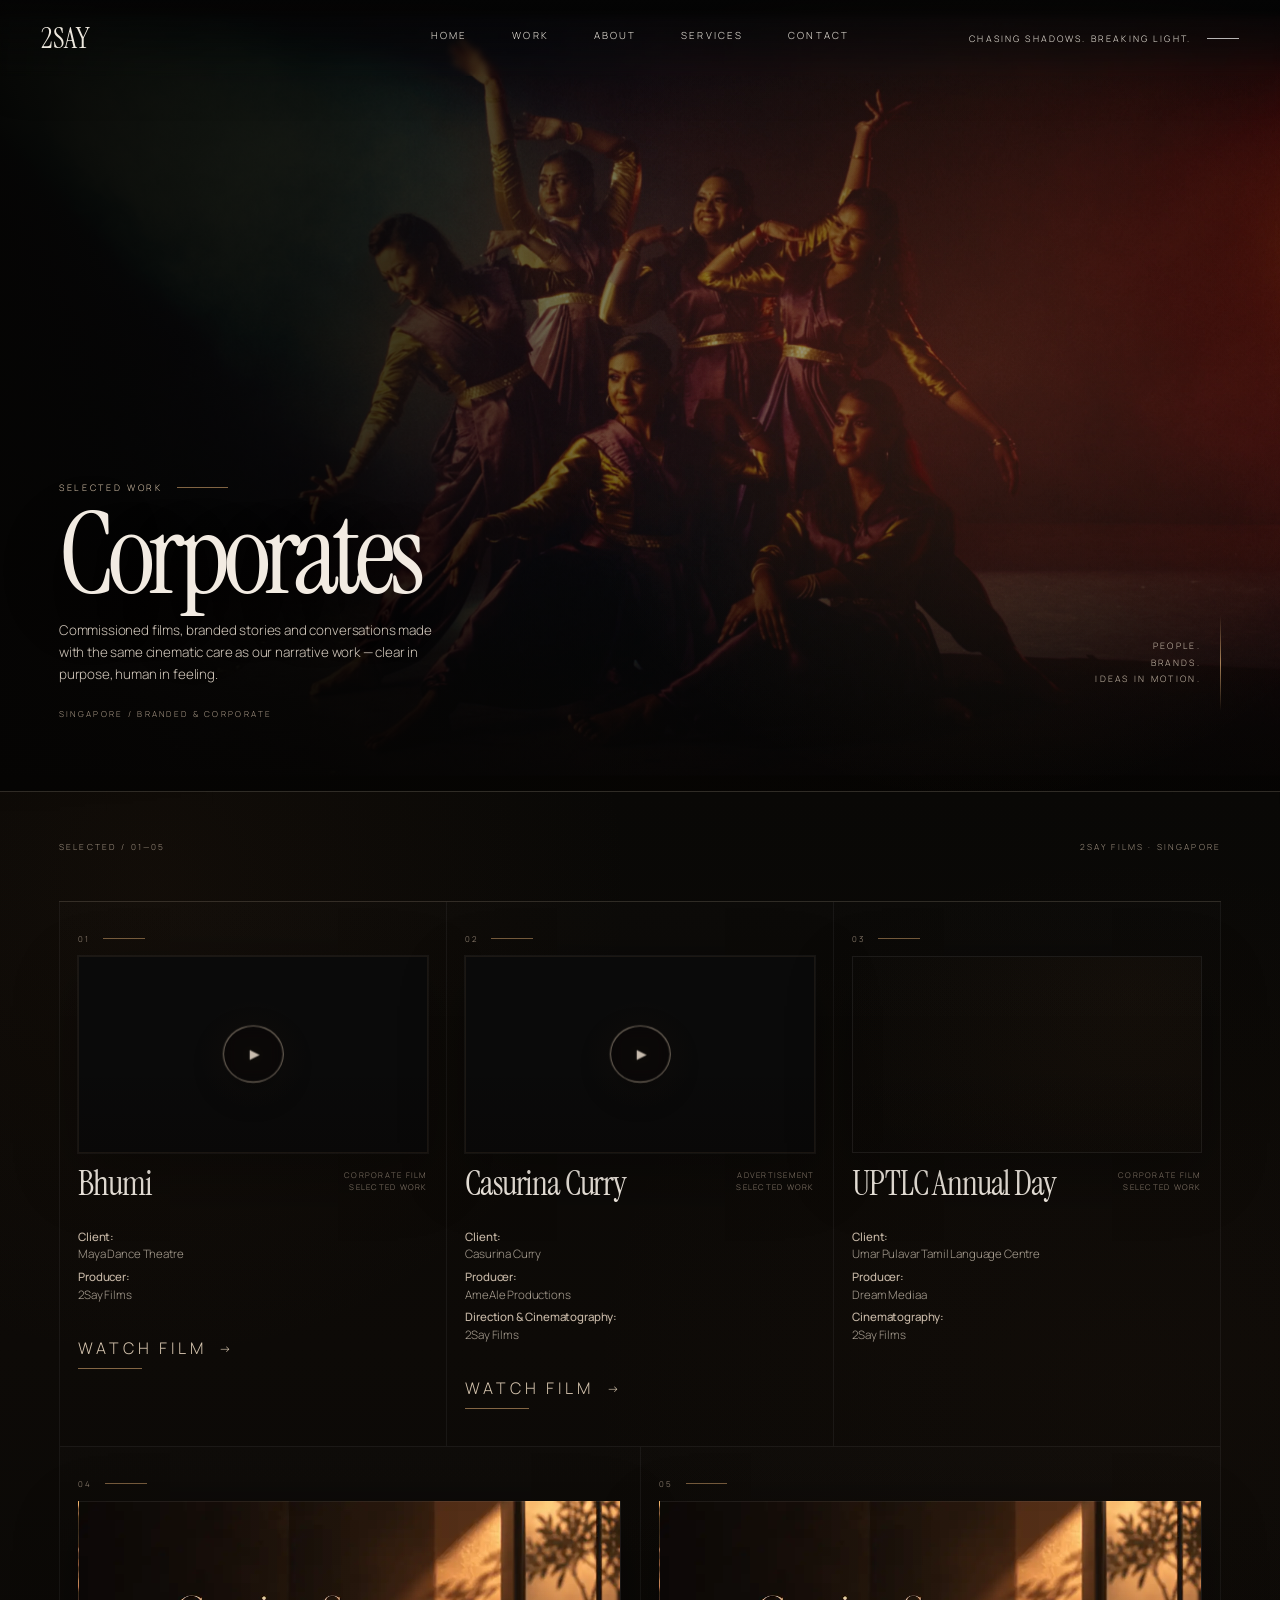
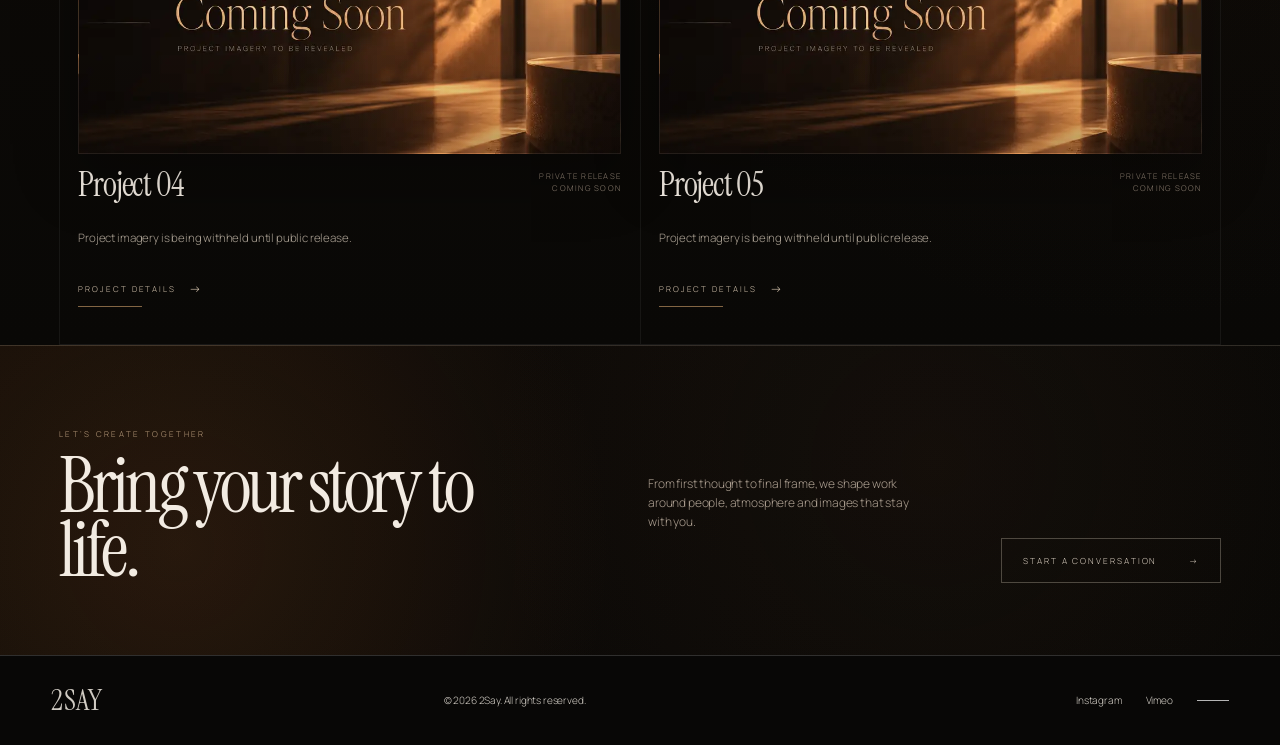
==== corporates.html @ 4d270d9c "Refresh contact modal without tagline" ====
<!DOCTYPE html>
<html lang="en">
<head>
  <meta charset="UTF-8" />
  <meta name="viewport" content="width=device-width, initial-scale=1.0" />
  <title>Corporates — 2Say Films</title>
  <meta name="description" content="Corporates by 2Say Films, Singapore." />
  <link rel="preconnect" href="https://fonts.googleapis.com">
  <link rel="preconnect" href="https://fonts.gstatic.com" crossorigin>
  <link href="https://fonts.googleapis.com/css2?family=Instrument+Serif:ital@0;1&family=Manrope:wght@300;400;500;600&display=swap" rel="stylesheet">
  <link rel="stylesheet" href="styles.css?v=20261006-contact-no-tagline" />
  <link rel="stylesheet" href="portfolio.css?v=20261005-1439" />
  <link rel="stylesheet" href="work-pages.css?v=20261006-corp-coming-soon" />
  <link rel="stylesheet" href="print.css?v=20261006-print1" media="print" />
</head>
<body class="portfolio-page work-detail-page corporate-page">
  <header class="site-header">
    <a class="brand" href="index.html#top" aria-label="2Say home">2SAY</a>
    <nav class="main-nav" aria-label="Primary">
      <a href="index.html#top">Home</a>
      <a href="index.html#work">Work</a>
      <a href="index.html#about">About</a>
      <a href="index.html#services">Services</a>
      <a href="index.html#contact" class="contact-modal-trigger">Contact</a>
    </nav>
    <div class="header-tagline">Chasing Shadows. Breaking Light. <span class="line"></span></div>
  </header>

  <main class="portfolio-main">
    <section class="work-hero">
      <div class="work-hero-grid">
        <div class="work-hero-copy">
          <p class="work-eyebrow">Selected Work</p>
          <h1>Corporates</h1>
          <p class="work-intro">Commissioned films, branded stories and conversations made with the same cinematic care as our narrative work — clear in purpose, human in feeling.</p>
          <span class="work-locale">Singapore / Branded & Corporate</span>
        </div>
        <div class="work-hero-mantra" aria-hidden="true">
          <p>People.<br>Brands.<br>Ideas in motion.</p>
          <span></span>
        </div>
      </div>
    </section>

    <section class="work-collection" aria-label="Corporates projects">
      <div class="collection-head">
        <span>Selected / 01—05</span>
        <span>2Say Films · Singapore</span>
      </div>
      <div class="collection-grid">

          <article class="work-card">
            <div class="work-card-top">01</div>
            <button
              class="work-card-image corporate-bhumi-thumbnail playable-thumbnail video-modal-trigger"
              type="button"
              data-video-src="https://www.youtube.com/embed/6JvcTixFK6Q?autoplay=1&rel=0&playsinline=1"
              aria-label="Play Bhumi">
            </button>
            <div class="work-card-body">
              <h2>Bhumi</h2>
              <div class="work-card-meta">Corporate Film<br>Selected Work</div>
              <p class="project-credits">
                <span><strong>Client:</strong><br><span class="keep-together">Maya Dance Theatre</span></span>
                <span><strong>Producer:</strong><br><span class="keep-together">2Say Films</span></span>
              </p>
              <div>
                <button
                  class="work-card-link work-card-link-button video-modal-trigger"
                  type="button"
                  data-video-src="https://www.youtube.com/embed/6JvcTixFK6Q?autoplay=1&rel=0&playsinline=1">
                  Watch Film
                </button>
                <span class="work-card-link-line"></span>
              </div>
            </div>
          </article>

          <article class="work-card">
            <div class="work-card-top">02</div>
            <button
              class="work-card-image corporate-casurina-thumbnail playable-thumbnail video-modal-trigger"
              type="button"
              data-video-src="https://www.youtube.com/embed/y0pqJ6KCXLI?autoplay=1&rel=0&playsinline=1"
              aria-label="Play Casurina Curry">
            </button>
            <div class="work-card-body">
              <h2>Casurina Curry</h2>
              <div class="work-card-meta">Advertisement<br>Selected Work</div>
              <p class="project-credits">
                <span><strong>Client:</strong><br><span class="keep-together">Casurina Curry</span></span>
                <span><strong>Producer:</strong><br><span class="keep-together">AmeAle Productions</span></span>
                <span><strong>Direction &amp; Cinematography:</strong><br><span class="keep-together">2Say Films</span></span>
              </p>
              <div>
                <button
                  class="work-card-link work-card-link-button video-modal-trigger"
                  type="button"
                  data-video-src="https://www.youtube.com/embed/y0pqJ6KCXLI?autoplay=1&rel=0&playsinline=1">
                  Watch Film
                </button>
                <span class="work-card-link-line"></span>
              </div>
            </div>
          </article>

          <article class="work-card">
            <div class="work-card-top">03</div>
            <div class="work-card-image corp-03-img" aria-hidden="true"></div>
            <div class="work-card-body">
              <h2>UPTLC Annual Day</h2>
              <div class="work-card-meta">Corporate Film<br>Selected Work</div>
              <p class="project-credits">
                <span><strong>Client:</strong><br><span class="keep-together">Umar Pulavar Tamil Language Centre</span></span>
                <span><strong>Producer:</strong><br><span class="keep-together">Dream Mediaa</span></span>
                <span><strong>Cinematography:</strong><br><span class="keep-together">2Say Films</span></span>
              </p>
            </div>
          </article>

          <article class="work-card">
            <div class="work-card-top">04</div>
            <div class="work-card-image corp-04-img" aria-hidden="true"></div>
            <div class="work-card-body">
              <h2>Project 04</h2>
              <div class="work-card-meta">Private Release<br>Coming Soon</div>
              <p>Project imagery is being withheld until public release.</p>
              <div>
                <span class="work-card-link">Project details</span>
                <span class="work-card-link-line"></span>
              </div>
            </div>
          </article>

          <article class="work-card">
            <div class="work-card-top">05</div>
            <div class="work-card-image corp-05-img" aria-hidden="true"></div>
            <div class="work-card-body">
              <h2>Project 05</h2>
              <div class="work-card-meta">Private Release<br>Coming Soon</div>
              <p>Project imagery is being withheld until public release.</p>
              <div>
                <span class="work-card-link">Project details</span>
                <span class="work-card-link-line"></span>
              </div>
            </div>
          </article>
      </div>
    </section>

    <section class="work-cta">
      <div class="work-cta-main">
        <small>Let’s create together</small>
        <h2>Bring your story to life.</h2>
      </div>
      <p class="work-cta-copy">From first thought to final frame, we shape work around people, atmosphere and images that stay with you.</p>
      <a class="work-cta-action contact-modal-trigger" href="index.html#contact">Start a conversation <span>→</span></a>
    </section>
  </main>

  <div class="project-video-modal" id="project-video-modal" aria-hidden="true" role="dialog" aria-modal="true" aria-label="Video player">
    <button class="project-video-close" id="project-video-close" type="button" aria-label="Close video">×</button>
    <div class="project-video-frame">
      <iframe
        id="project-video-player"
        src=""
        title="2Say Films video"
        allow="autoplay; encrypted-media; picture-in-picture; fullscreen"
        allowfullscreen>
      </iframe>
    </div>
  </div>
  <div class="contact-modal" id="contact-modal" aria-hidden="true" role="dialog" aria-modal="true" aria-labelledby="contact-modal-title">
    <div class="contact-modal-panel">
      <button class="contact-modal-close" id="contact-modal-close" type="button" aria-label="Close contact form">×</button>
      <div class="contact-modal-aside">
        <span class="contact-modal-index">2SAY / CONTACT</span>
        <p>Chasing Shadows.<br>Breaking Light.</p>
      </div>
      <div class="contact-modal-main">
        <p class="contact-modal-kicker">Start a conversation</p>
        <h2 id="contact-modal-title">Tell us what<br>you’re making.</h2>
        <form class="contact-modal-form" id="contact-modal-form">
          <label>
            <span>Name</span>
            <input type="text" name="name" autocomplete="name" required />
          </label>
          <label>
            <span>Email</span>
            <input type="email" name="email" autocomplete="email" required />
          </label>
          <label class="contact-modal-message">
            <span>Message</span>
            <textarea name="message" rows="4" required></textarea>
          </label>
          <div class="contact-modal-actions">
            <button class="contact-modal-submit" type="submit">Send enquiry <span>→</span></button>
            <a href="mailto:hello@2sayfilms.com">hello@2sayfilms.com</a>
          </div>
        </form>
      </div>
    </div>
  </div>


  <footer class="site-footer">
    <div class="brand footer-brand">2SAY</div>
    <div>© 2026 2Say. All rights reserved.</div>
    <div class="footer-links">
      <a href="https://www.instagram.com/2sayfilms/" target="_blank" rel="noopener noreferrer">Instagram</a>
      <a href="https://vimeo.com/2sayfilms" target="_blank" rel="noopener noreferrer">Vimeo</a>
      <span class="line"></span>
    </div>
  </footer>

  <script src="script.js?v=20261006-contact-modal1"></script>
</body>
</html>
---- styles.css ----
:root {
  --bg: #0a0a09;
  --bg-soft: #11110f;
  --text: #eee9df;
  --muted: #b6b0a7;
  --line: rgba(255,255,255,.16);
  --serif: "Cormorant Garamond", Georgia, serif;
  --sans: "Inter", Arial, sans-serif;
}

* { box-sizing: border-box; }
html { scroll-behavior: smooth; }
body {
  margin: 0;
  background: var(--bg);
  color: var(--text);
  font-family: var(--sans);
  font-weight: 300;
}

a { color: inherit; text-decoration: none; }

.site-header {
  position: fixed;
  top: 0;
  left: 0;
  right: 0;
  z-index: 20;
  height: 76px;
  display: grid;
  grid-template-columns: 1fr auto 1fr;
  align-items: center;
  padding: 0 3.2vw;
  background: linear-gradient(to bottom, rgba(5,5,5,.78), rgba(5,5,5,0));
  backdrop-filter: blur(3px);
}

.brand {
  font-family: var(--serif);
  font-size: clamp(1.7rem, 2.2vw, 2.4rem);
  letter-spacing: .02em;
}

.main-nav {
  display: flex;
  gap: 2.8rem;
  font-size: .68rem;
  letter-spacing: .22em;
  text-transform: uppercase;
}

.main-nav a {
  position: relative;
  padding-bottom: .35rem;
}

.main-nav a::after {
  content: "";
  position: absolute;
  left: 0;
  right: 100%;
  bottom: 0;
  height: 1px;
  background: var(--text);
  transition: right .25s ease;
}

.main-nav a:hover::after { right: 0; }

.header-tagline {
  justify-self: end;
  display: flex;
  align-items: center;
  gap: 1rem;
  font-size: .62rem;
  letter-spacing: .24em;
  text-transform: uppercase;
}

.line {
  display: inline-block;
  width: 2rem;
  height: 1px;
  background: rgba(255,255,255,.7);
}

.hero {
  min-height: 760px;
  height: 92vh;
  position: relative;
  display: flex;
  align-items: center;
  background:
    radial-gradient(circle at 73% 39%, rgba(181,121,55,.28), transparent 18%),
    radial-gradient(circle at 30% 70%, rgba(128,22,18,.25), transparent 27%),
    linear-gradient(90deg, #090b0b 0%, #120e0b 35%, #1b120d 62%, #070707 100%);
  overflow: hidden;
}

.hero::after {
  content: "";
  position: absolute;
  inset: 0;
  background:
    linear-gradient(90deg, transparent 0 47%, rgba(0,0,0,.16) 61%, rgba(0,0,0,.64) 100%),
    url('https://images.unsplash.com/photo-1615639164216-c0c106c31d2b?auto=format&fit=crop&w=1400&q=90') 72% center / min(54vw,900px) auto no-repeat;
  mix-blend-mode: screen;
  opacity: .68;
  filter: sepia(.7) contrast(1.12) brightness(.68);
}

.hero-overlay {
  position: absolute;
  inset: 0;
  background:
    linear-gradient(to bottom, rgba(0,0,0,.15), transparent 20%, transparent 75%, #0a0a09 100%);
  z-index: 1;
}

.hero-copy {
  position: relative;
  z-index: 2;
  margin-left: 6.2vw;
  width: min(620px, 47vw);
  padding-top: 4rem;
}

.eyebrow {
  margin: 0 0 1.1rem;
  font-size: .64rem;
  letter-spacing: .28em;
  text-transform: uppercase;
  color: #d2ccc2;
}

.hero h1,
.section h2,
.about-copy h2,
.contact-banner h2 {
  font-family: var(--serif);
  font-weight: 400;
  margin: 0;
}

.hero h1 {
  font-size: clamp(4.2rem, 7vw, 7.7rem);
  line-height: .76;
  letter-spacing: -.045em;
  text-transform: uppercase;
}

.hero h1 span {
  display: block;
  font-size: 1.23em;
  margin-bottom: .08em;
}

.hero-sub {
  margin: 1.7rem 0 1.8rem;
  color: #c8c1b8;
  line-height: 1.6;
  font-size: .9rem;
}

.outline-btn {
  display: inline-flex;
  align-items: center;
  justify-content: center;
  gap: .9rem;
  min-width: 190px;
  padding: .85rem 1.25rem;
  border: 1px solid rgba(255,255,255,.65);
  font-size: .68rem;
  letter-spacing: .2em;
  text-transform: uppercase;
  transition: background .25s ease, color .25s ease;
}

.outline-btn:hover {
  background: var(--text);
  color: #0b0b0a;
}

.play { font-size: .7rem; }

.hero-categories {
  position: absolute;
  right: 4.2vw;
  bottom: 10%;
  z-index: 3;
  display: flex;
  flex-direction: column;
  align-items: flex-end;
  gap: 1.8rem;
  font-size: .62rem;
  letter-spacing: .28em;
  text-transform: uppercase;
  color: #d8d3cb;
}

.section {
  padding: 4.2rem 4vw 3.5rem;
  border-top: 1px solid rgba(255,255,255,.04);
}

.section-heading-row {
  display: flex;
  justify-content: space-between;
  align-items: end;
  margin-bottom: 1.5rem;
}

.section h2 {
  font-size: clamp(2.6rem, 4vw, 4.3rem);
  line-height: .95;
}

.text-link {
  font-size: .62rem;
  letter-spacing: .22em;
  text-transform: uppercase;
  display: flex;
  gap: 1rem;
}

.project-grid {
  display: grid;
  grid-template-columns: repeat(4, 1fr);
  gap: .8rem;
}

.project-image {
  aspect-ratio: 1.7 / 1;
  background-size: cover;
  background-position: center;
  margin-bottom: .65rem;
  filter: saturate(.85) contrast(1.05);
}

.img-1 { background-image: url('https://images.unsplash.com/photo-1500530855697-b586d89ba3ee?auto=format&fit=crop&w=900&q=85'); }
.img-2 { background-image: url('https://images.unsplash.com/photo-1500534314209-a25ddb2bd429?auto=format&fit=crop&w=900&q=85'); }
.img-3 { background-image: url('https://images.unsplash.com/photo-1503736334956-4c8f8e92946d?auto=format&fit=crop&w=900&q=85'); }
.img-4 { background-image: url('https://images.unsplash.com/photo-1507525428034-b723cf961d3e?auto=format&fit=crop&w=900&q=85'); }

.project-card h3 {
  font-family: var(--serif);
  font-size: 1.22rem;
  font-weight: 500;
  letter-spacing: .1em;
  text-transform: uppercase;
  margin: 0 0 .12rem;
}

.project-card p {
  margin: 0;
  color: #c0bbb3;
  font-family: var(--serif);
  letter-spacing: .08em;
  font-size: .93rem;
}

.about-split {
  display: grid;
  grid-template-columns: 52% 48%;
  min-height: 500px;
  border-top: 1px solid var(--line);
  border-bottom: 1px solid var(--line);
}

.about-image {
  background:
    linear-gradient(90deg, transparent 55%, rgba(0,0,0,.66)),
    url('https://images.unsplash.com/photo-1485846234645-a62644f84728?auto=format&fit=crop&w=1300&q=88') center / cover;
  min-height: 500px;
  filter: sepia(.15) contrast(1.05) brightness(.72);
}

.about-copy {
  padding: 4rem 7vw 3rem 6vw;
  display: flex;
  flex-direction: column;
  align-items: flex-start;
  justify-content: center;
}

.about-copy h2 {
  font-size: clamp(2.8rem, 4.3vw, 4.8rem);
  line-height: .92;
  margin-bottom: 1.25rem;
}

.about-copy p:not(.eyebrow) {
  color: #bcb7af;
  line-height: 1.55;
  max-width: 620px;
  font-size: .9rem;
  margin: 0 0 1rem;
}

.services-grid {
  display: grid;
  grid-template-columns: repeat(6, 1fr);
  border-top: 1px solid transparent;
  margin-top: 2rem;
}

.service {
  text-align: center;
  padding: .7rem 1.2rem 1rem;
  border-right: 1px solid var(--line);
}
.service:last-child { border-right: none; }

.icon {
  font-size: 1.7rem;
  margin-bottom: .9rem;
  opacity: .9;
}

.service h3 {
  font-family: var(--serif);
  font-weight: 400;
  font-size: 1.35rem;
  margin: 0 0 .35rem;
}

.service p {
  color: #bfb8ae;
  font-family: var(--serif);
  margin: 0;
  font-size: .95rem;
}

.contact-banner {
  min-height: 290px;
  position: relative;
  display: grid;
  grid-template-columns: 1fr 1fr;
  align-items: center;
  padding: 2.4rem 5vw;
  background:
    linear-gradient(90deg, rgba(7,12,17,.9), rgba(7,12,17,.45)),
    url('https://images.unsplash.com/photo-1500534314209-a25ddb2bd429?auto=format&fit=crop&w=1800&q=88') center 62% / cover;
  border-top: 1px solid var(--line);
}

.contact-overlay {
  position: absolute;
  inset: 0;
  background: linear-gradient(to top, rgba(0,0,0,.4), rgba(0,0,0,.02));
}

.contact-left,
.contact-right { position: relative; z-index: 2; }

.contact-banner h2 {
  font-size: clamp(2.7rem, 4.6vw, 4.9rem);
  line-height: .92;
  margin-bottom: 1.2rem;
}

.contact-right {
  justify-self: end;
  display: flex;
  flex-direction: column;
  gap: .75rem;
  align-items: flex-start;
  min-width: 310px;
  font-size: .86rem;
}

.socials {
  display: flex;
  align-items: center;
  gap: 1.15rem;
  padding-top: .5rem;
}

.social-icon {
  width: 25px;
  height: 25px;
  display: inline-flex;
  align-items: center;
  justify-content: center;
  opacity: .82;
  transition: opacity .2s ease, transform .2s ease;
}

.social-icon img {
  display: block;
  width: 100%;
  height: 100%;
  object-fit: contain;
}

a.social-icon:hover {
  opacity: 1;
  transform: translateY(-2px);
}

.social-icon.is-disabled {
  opacity: .28;
  cursor: default;
}

.site-footer {
  min-height: 90px;
  display: grid;
  grid-template-columns: 1fr 1fr 1fr;
  align-items: center;
  padding: 0 4vw;
  border-top: 1px solid var(--line);
  font-size: .63rem;
  color: #d0cbc3;
}

.footer-links {
  justify-self: end;
  display: flex;
  gap: 1.5rem;
  align-items: center;
}

.footer-brand { font-size: 1.8rem; }

@media (max-width: 980px) {
  .site-header {
    grid-template-columns: 1fr auto;
  }
  .header-tagline { display: none; }
  .main-nav { gap: 1.5rem; }
  .hero-copy { width: 60vw; }
  .hero::after {
    background-position: 90% center;
    opacity: .5;
  }
  .project-grid { grid-template-columns: repeat(2, 1fr); }
  .services-grid { grid-template-columns: repeat(3, 1fr); row-gap: 2rem; }
  .about-split { grid-template-columns: 1fr; }
  .about-image { min-height: 420px; }
}

@media (max-width: 720px) {
  .site-header {
    height: 64px;
    padding: 0 1.1rem;
  }
  .main-nav { display: none; }
  .hero {
    min-height: 780px;
    height: auto;
    align-items: flex-end;
    padding: 9rem 0 4rem;
  }
  .hero::after {
    inset: 0;
    background-position: 58% 18%;
    background-size: auto 62%;
    opacity: .48;
  }
  .hero-copy {
    margin-left: 1.3rem;
    margin-right: 1.3rem;
    width: auto;
    padding-top: 15rem;
  }
  .hero h1 {
    font-size: clamp(3.4rem, 17vw, 5.3rem);
  }
  .hero-categories { display: none; }
  .section {
    padding: 3.2rem 1.2rem;
  }
  .section-heading-row {
    align-items: flex-start;
    gap: 1.5rem;
    flex-direction: column;
  }
  .project-grid { grid-template-columns: 1fr; gap: 2rem; }
  .about-copy { padding: 3.2rem 1.4rem; }
  .services-grid { grid-template-columns: repeat(2, 1fr); }
  .service:nth-child(2n) { border-right: none; }
  .contact-banner {
    grid-template-columns: 1fr;
    gap: 2.2rem;
    padding: 3.2rem 1.4rem;
  }
  .contact-right {
    justify-self: start;
    min-width: 0;
  }
  .site-footer {
    grid-template-columns: 1fr;
    gap: 1.1rem;
    padding: 1.5rem 1.2rem;
  }
  .footer-links { justify-self: start; }
}


/* Shared cinematic contact modal */
.contact-modal{
  position:fixed;
  inset:0;
  z-index:3000;
  display:grid;
  place-items:center;
  padding:1.25rem;
  background:rgba(0,0,0,.88);
  backdrop-filter:blur(14px);
  opacity:0;
  visibility:hidden;
  pointer-events:none;
  transition:opacity .25s ease,visibility .25s ease;
}

.contact-modal.is-open{
  opacity:1;
  visibility:visible;
  pointer-events:auto;
}

.contact-modal-panel{
  position:relative;
  width:min(1040px,calc(100vw - 2.5rem));
  max-height:calc(100vh - 2.5rem);
  overflow:auto;
  display:grid;
  grid-template-columns:minmax(220px,.72fr) minmax(0,1.55fr);
  background:#090909;
  border:1px solid rgba(255,255,255,.14);
  box-shadow:0 40px 120px rgba(0,0,0,.62);
}

.contact-modal-close{
  position:absolute;
  top:1rem;
  right:1.1rem;
  z-index:3;
  width:42px;
  height:42px;
  border:1px solid rgba(255,255,255,.18);
  border-radius:50%;
  background:rgba(0,0,0,.35);
  color:#f0ede6;
  font-size:1.65rem;
  line-height:1;
  cursor:pointer;
}

.contact-modal-aside{
  min-height:620px;
  padding:2rem;
  display:flex;
  flex-direction:column;
  justify-content:space-between;
  border-right:1px solid rgba(255,255,255,.12);
  background:
    linear-gradient(to top,rgba(0,0,0,.92),rgba(0,0,0,.12)),
    url("https://media.2sayfilms.com/CONTACT.png") center / cover no-repeat;
  filter:grayscale(1);
}

.contact-modal-aside > *{
  filter:none;
}

.contact-modal-index,
.contact-modal-kicker{
  text-transform:uppercase;
  letter-spacing:.24em;
  font-size:.56rem;
}

.contact-modal-aside p{
  margin:0;
  font-family:var(--serif);
  font-size:clamp(2.3rem,4vw,4.5rem);
  line-height:.88;
  letter-spacing:-.035em;
  color:#f2eee7;
}

.contact-modal-main{
  padding:4.7rem clamp(1.6rem,4vw,4.2rem) 3.4rem;
}

.contact-modal-kicker{
  margin:0 0 1rem;
  color:#9f9a92;
}

.contact-modal-main h2{
  margin:0 0 3rem;
  font-family:var(--serif);
  font-weight:400;
  font-size:clamp(3.6rem,6.7vw,7rem);
  line-height:.82;
  letter-spacing:-.045em;
  color:#f2eee7;
}

.contact-modal-form{
  display:grid;
  grid-template-columns:1fr 1fr;
  gap:1.5rem 1.8rem;
}

.contact-modal-form label{
  display:block;
}

.contact-modal-form label > span{
  display:block;
  margin-bottom:.65rem;
  text-transform:uppercase;
  letter-spacing:.2em;
  font-size:.55rem;
  color:#918c84;
}

.contact-modal-form input,
.contact-modal-form textarea{
  width:100%;
  box-sizing:border-box;
  border:0;
  border-bottom:1px solid rgba(255,255,255,.22);
  border-radius:0;
  padding:.55rem 0 .9rem;
  background:transparent;
  color:#f2eee7;
  font:300 .9rem/1.5 var(--sans);
  outline:none;
}

.contact-modal-form textarea{
  resize:vertical;
  min-height:110px;
}

.contact-modal-form input:focus,
.contact-modal-form textarea:focus{
  border-bottom-color:#f2eee7;
}

.contact-modal-message,
.contact-modal-actions{
  grid-column:1 / -1;
}

.contact-modal-actions{
  display:flex;
  align-items:center;
  justify-content:space-between;
  gap:1.5rem;
  padding-top:.8rem;
}

.contact-modal-submit{
  display:inline-flex;
  align-items:center;
  gap:2.6rem;
  padding:1rem 0;
  border:0;
  border-bottom:1px solid #f2eee7;
  background:transparent;
  color:#f2eee7;
  font:500 .62rem/1 var(--sans);
  letter-spacing:.18em;
  text-transform:uppercase;
  cursor:pointer;
}

.contact-modal-actions > a{
  color:#aaa49b;
  font-size:.72rem;
}

body.contact-modal-open{
  overflow:hidden;
}

@media(max-width:720px){
  .contact-modal{
    padding:.6rem;
  }

  .contact-modal-panel{
    width:calc(100vw - 1.2rem);
    max-height:calc(100vh - 1.2rem);
    grid-template-columns:1fr;
  }

  .contact-modal-aside{
    min-height:180px;
    padding:1.25rem;
    border-right:0;
    border-bottom:1px solid rgba(255,255,255,.12);
    background-position:center 38%;
  }

  .contact-modal-aside p{
    max-width:8ch;
    font-size:2.7rem;
  }

  .contact-modal-main{
    padding:2.4rem 1.25rem 1.8rem;
  }

  .contact-modal-main h2{
    margin-bottom:2rem;
    font-size:3.7rem;
  }

  .contact-modal-form{
    grid-template-columns:1fr;
    gap:1.15rem;
  }

  .contact-modal-message,
  .contact-modal-actions{
    grid-column:auto;
  }

  .contact-modal-actions{
    align-items:flex-start;
    flex-direction:column;
  }
}

@media print{
  .contact-modal{
    display:none !important;
  }
}
---- portfolio.css ----
:root{
  --serif:"Instrument Serif", Georgia, serif;
  --sans:"Manrope", Arial, sans-serif;
  --paper:#f0e9df;
  --ink:#080806;
  --muted-v2:#aaa39a;
  --hairline:rgba(255,255,255,.14);
  --media-base:"https://media.2sayfilms.com/";
}

body{
  background:#080806;
  font-family:var(--sans);
  letter-spacing:-.01em;
}

.brand,
.hero h1,
.section h2,
.about-copy h2,
.contact-banner h2,
.portfolio-title,
.project-title,
.category-title,
.next-title{
  font-family:var(--serif);
  font-weight:400;
}

.hero h1{
  text-transform:none;
  font-size:clamp(4rem,7.5vw,8.2rem);
  line-height:.82;
  letter-spacing:-.045em;
  max-width:9ch;
}

.hero-sub{font-size:.78rem;letter-spacing:.02em;}
.eyebrow{font-size:.58rem;letter-spacing:.32em;}
.main-nav{font-size:.61rem;}
.header-tagline{font-size:.56rem;}

.work-index{
  padding-top:7rem;
  padding-bottom:7rem;
}

.work-index .section-heading-row{
  margin-bottom:3.2rem;
  align-items:flex-end;
}

.work-index .section-heading-row h2{
  max-width:9ch;
  font-size:clamp(3.5rem,6vw,6.8rem);
  line-height:.86;
}

.work-index-intro{
  max-width:460px;
  color:#bdb6ad;
  line-height:1.6;
  font-size:.82rem;
}

.work-index-grid{
  display:grid;
  grid-template-columns:repeat(12,1fr);
  gap:1rem;
}

.work-category{
  position:relative;
  overflow:hidden;
  min-height:420px;
  border:1px solid rgba(255,255,255,.08);
  background:#111;
  isolation:isolate;
}

.work-category:nth-child(1){grid-column:span 7;}
.work-category:nth-child(2){grid-column:span 5;}
.work-category:nth-child(3){grid-column:span 5;}
.work-category:nth-child(4){grid-column:span 7;}

.work-category-media{
  position:absolute;
  inset:0;
  background-position:center;
  background-size:cover;
  transition:transform .7s cubic-bezier(.2,.7,.2,1),filter .7s ease;
  filter:saturate(.86) contrast(1.03) brightness(.78);
  z-index:-2;
}

.work-category::after{
  content:"";
  position:absolute;
  inset:0;
  background:
    linear-gradient(to top,rgba(0,0,0,.78) 0%,rgba(0,0,0,.12) 52%,rgba(0,0,0,.12) 100%),
    linear-gradient(90deg,rgba(0,0,0,.18),transparent 55%);
  z-index:-1;
}

.work-category:not(.is-coming):hover .work-category-media{
  transform:scale(1.035);
  filter:saturate(.95) contrast(1.05) brightness(.9);
}

.work-category-content{
  position:absolute;
  left:2rem;
  right:2rem;
  bottom:1.8rem;
  display:flex;
  justify-content:space-between;
  gap:1.5rem;
  align-items:flex-end;
}

.work-category-number{
  position:absolute;
  top:1.4rem;
  left:1.6rem;
  font-size:.55rem;
  letter-spacing:.24em;
  opacity:.72;
}

.category-title{
  margin:0;
  font-size:clamp(2.5rem,4.2vw,5rem);
  line-height:.88;
  letter-spacing:-.035em;
}

.category-meta{
  text-align:right;
  font-size:.58rem;
  letter-spacing:.22em;
  text-transform:uppercase;
  color:#d7d0c7;
  white-space:nowrap;
}

.is-coming .category-meta{opacity:.62;}
.is-coming{cursor:default;}

.feature-media{background-image:url("https://media.2sayfilms.com/feature-coming.webp"),url('vlcsnap-2026-09-10-22h52m08s626.png');}
.short-media{background-image:url("https://media.2sayfilms.com/NARRATIVE%20THUMBNAIL.png");background-color:#111;}
.music-media{background-image:url("https://media.2sayfilms.com/MUSIC%20VIDEO%20THUMBNAIL.png"),url("https://media.2sayfilms.com/music-01.webp"),url('vlcsnap-2026-09-10-22h52m08s626.png');}
.corp-media{background-image:url("https://media.2sayfilms.com/CORPORATE%20TITLE.png?v=20261005-1439"),url("https://media.2sayfilms.com/corp-03.webp"),url('vlcsnap-2026-09-10-22h52m08s626.png');}

.visual-interlude{
  position:relative;
  height:min(42vw,560px);
  overflow:hidden;
  border-top:1px solid var(--hairline);
  border-bottom:1px solid var(--hairline);
  background:#050505;
}

.visual-interlude-image{
  position:absolute;
  inset:0;
  overflow:hidden;
  filter:contrast(1.08) brightness(.72);
}

.visual-interlude-image::before{
  content:"";
  position:absolute;
  left:50%;
  top:50%;
  width:min(42vw,560px);
  height:100vw;
  background-image:
    url("https://media.2sayfilms.com/DANCE%20BTS.png"),
    url("https://media.2sayfilms.com/DANCE%20BTS.jpg"),
    url("https://media.2sayfilms.com/DANCE%20BTS.jpeg"),
    url("https://media.2sayfilms.com/DANCE%20BTS.webp");
  background-position:center;
  background-size:cover;
  background-repeat:no-repeat;
  transform:translate(-50%,-50%) rotate(90deg);
  transform-origin:center;
}

.visual-interlude-image::after{
  content:"";
  position:absolute;
  inset:0;
  background:linear-gradient(90deg,rgba(0,0,0,.68),rgba(0,0,0,.08) 45%,rgba(0,0,0,.5));
  pointer-events:none;
}

.visual-interlude-copy{
  position:absolute;
  left:5vw;
  bottom:3.2rem;
  max-width:800px;
}

.visual-interlude-copy span{
  display:block;
  font-size:.58rem;
  letter-spacing:.28em;
  text-transform:uppercase;
  margin-bottom:.8rem;
  color:#c7bfb5;
}

.visual-interlude-copy strong{
  display:block;
  font-family:var(--serif);
  font-weight:400;
  font-size:clamp(3rem,6vw,7rem);
  line-height:.86;
  letter-spacing:-.04em;
}

.about-image{
  background-image:url("https://media.2sayfilms.com/2SAY%20LOGO.png");
  background-position:center center;
  background-size:contain;
  background-repeat:no-repeat;
  background-color:#0a0a09;
  filter:none;
}

.contact-banner{
  background:
    linear-gradient(90deg,rgba(7,12,17,.92),rgba(7,12,17,.5)),
    url("https://media.2sayfilms.com/corp-03.webp") center / cover,
    url('vlcsnap-2026-09-10-22h52m08s626.png') center / cover;
}

/* Portfolio pages */
.portfolio-page{
  background:#080806;
}

.portfolio-page .site-header{
  background:linear-gradient(to bottom,rgba(6,6,5,.96),rgba(6,6,5,.45),transparent);
}

.portfolio-main{overflow:hidden;}

.portfolio-hero{
  min-height:100vh;
  padding:10.5rem 4vw 5rem;
  display:grid;
  grid-template-columns:repeat(12,1fr);
  grid-template-rows:auto auto 1fr;
  gap:1rem;
  position:relative;
}

.portfolio-kicker{
  grid-column:1 / 5;
  align-self:end;
  font-size:.58rem;
  letter-spacing:.3em;
  text-transform:uppercase;
  color:#c1bab1;
  margin:0 0 1.4rem;
}

.portfolio-title{
  grid-column:1 / 10;
  z-index:3;
  margin:0;
  font-size:clamp(5rem,12vw,12rem);
  line-height:.74;
  letter-spacing:-.055em;
  text-transform:none;
}

.portfolio-deck{
  grid-column:1 / 4;
  grid-row:3;
  align-self:end;
  max-width:360px;
  margin:0 0 1.5rem;
  color:#b9b2a9;
  font-size:.78rem;
  line-height:1.7;
}

.portfolio-lead{
  grid-column:4 / 13;
  grid-row:2 / 4;
  align-self:end;
  aspect-ratio:16 / 9;
  background-position:center;
  background-size:cover;
  position:relative;
  overflow:hidden;
  margin-top:-1.4rem;
}

.portfolio-lead::after,
.project-still::after{
  content:"";
  position:absolute;
  inset:0;
  background:linear-gradient(to top,rgba(0,0,0,.28),transparent 55%);
  pointer-events:none;
}

.portfolio-lead.short{background-image:url("https://media.2sayfilms.com/short-01.webp"),url('vlcsnap-2026-09-10-22h52m08s626.png');}
.portfolio-lead.music{background-image:url("https://media.2sayfilms.com/music-01.webp"),url('vlcsnap-2026-09-10-22h52m08s626.png');}
.portfolio-lead.corporate{background-image:url("assets/coming-soon-corporates.webp");}

.portfolio-rule{
  margin:0 4vw;
  border:0;
  border-top:1px solid var(--hairline);
}

.portfolio-list{
  padding:7rem 4vw 3rem;
}

.portfolio-project{
  display:grid;
  grid-template-columns:repeat(12,1fr);
  gap:1rem;
  align-items:end;
  margin-bottom:9rem;
}

.portfolio-project:nth-child(odd) .project-still{grid-column:1 / 10;}
.portfolio-project:nth-child(odd) .project-copy{grid-column:10 / 13;}
.portfolio-project:nth-child(even) .project-copy{grid-column:1 / 4;grid-row:1;}
.portfolio-project:nth-child(even) .project-still{grid-column:4 / 13;grid-row:1;}

.project-still{
  aspect-ratio:16 / 9;
  background-position:center;
  background-size:cover;
  position:relative;
  overflow:hidden;
  box-shadow:0 30px 80px rgba(0,0,0,.16);
}

.project-copy{
  padding:0 .5rem .2rem;
}

.project-index{
  display:block;
  font-size:.52rem;
  letter-spacing:.3em;
  text-transform:uppercase;
  color:#8f8880;
  margin-bottom:.8rem;
}

.project-title{
  margin:0 0 .7rem;
  font-size:clamp(2.2rem,3.5vw,4.2rem);
  line-height:.88;
  letter-spacing:-.03em;
}

.project-type{
  margin:0;
  color:#aaa39a;
  font-size:.66rem;
  line-height:1.6;
  letter-spacing:.09em;
  text-transform:uppercase;
}

.short-01{background-image:url("https://media.2sayfilms.com/short-01.webp"),url('vlcsnap-2026-09-10-22h52m08s626.png');}
.short-02{background-image:url("https://media.2sayfilms.com/short-02.webp"),url('vlcsnap-2026-09-10-22h52m08s626.png');}
.short-03{background-image:url("https://media.2sayfilms.com/short-03.webp"),url('vlcsnap-2026-09-10-22h52m08s626.png');}
.short-04{background-image:url("https://media.2sayfilms.com/short-04.webp"),url('vlcsnap-2026-09-10-22h52m08s626.png');}
.short-05{background-image:url("https://media.2sayfilms.com/short-05.webp"),url('vlcsnap-2026-09-10-22h52m08s626.png');}
.short-06{background-image:url("https://media.2sayfilms.com/short-06.webp"),url('vlcsnap-2026-09-10-22h52m08s626.png');}

.music-01{background-image:url("https://media.2sayfilms.com/music-01.webp"),url('vlcsnap-2026-09-10-22h52m08s626.png');}
.music-02{background-image:url("https://media.2sayfilms.com/music-02.webp"),url('vlcsnap-2026-09-10-22h52m08s626.png');}
.music-03{background-image:url("https://media.2sayfilms.com/music-03.webp"),url('vlcsnap-2026-09-10-22h52m08s626.png');}
.music-04{background-image:url("https://media.2sayfilms.com/music-04.webp"),url('vlcsnap-2026-09-10-22h52m08s626.png');}
.music-05{background-image:url("https://media.2sayfilms.com/music-05.webp"),url('vlcsnap-2026-09-10-22h52m08s626.png');}

.corp-01{background-image:url("https://media.2sayfilms.com/corp-03.webp"),url('vlcsnap-2026-09-10-22h52m08s626.png');}
.corp-02{background-image:url("https://media.2sayfilms.com/corp-02.webp"),url('vlcsnap-2026-09-10-22h52m08s626.png');}
.corp-03{background-image:url("https://media.2sayfilms.com/corp-03.webp"),url('vlcsnap-2026-09-10-22h52m08s626.png');}
.corp-04{background-image:url("https://media.2sayfilms.com/corp-04.webp"),url('vlcsnap-2026-09-10-22h52m08s626.png');}
.corp-05{background-image:url("https://media.2sayfilms.com/corp-05.webp"),url('vlcsnap-2026-09-10-22h52m08s626.png');}

.portfolio-break{
  margin:0 4vw 9rem;
  padding:3rem 0 0;
  border-top:1px solid var(--hairline);
  display:grid;
  grid-template-columns:repeat(12,1fr);
}

.portfolio-break p{
  grid-column:5 / 12;
  margin:0;
  font-family:var(--serif);
  font-size:clamp(2.7rem,5vw,6rem);
  line-height:.9;
  letter-spacing:-.04em;
}

.next-work{
  margin-top:4rem;
  padding:5rem 4vw 6rem;
  border-top:1px solid var(--hairline);
  display:flex;
  justify-content:space-between;
  align-items:flex-end;
  gap:2rem;
}

.next-work small{
  display:block;
  font-size:.55rem;
  letter-spacing:.28em;
  text-transform:uppercase;
  color:#aaa39a;
  margin-bottom:.7rem;
}

.next-title{
  display:block;
  font-size:clamp(3rem,6vw,7rem);
  line-height:.82;
  letter-spacing:-.04em;
}

.next-arrow{
  font-size:2rem;
  opacity:.6;
  transition:transform .25s ease,opacity .25s ease;
}

.next-work:hover .next-arrow{transform:translateX(.5rem);opacity:1;}

@media(max-width:980px){
  .work-category:nth-child(n){grid-column:span 6;}
  .portfolio-title{grid-column:1 / 13;}
  .portfolio-lead{grid-column:3 / 13;}
  .portfolio-deck{grid-column:1 / 5;}
}

@media(max-width:720px){
  .hero h1{font-size:clamp(3.6rem,16vw,5.6rem);line-height:.82;}
  .work-index{padding:4.5rem 1.2rem;}
  .work-index .section-heading-row{margin-bottom:2.2rem;}
  .work-index-grid{grid-template-columns:1fr;gap:.8rem;}
  .work-category:nth-child(n){grid-column:auto;min-height:340px;}
  .work-category-content{left:1.2rem;right:1.2rem;bottom:1.15rem;}
  .category-title{font-size:3.1rem;}
  .category-meta{font-size:.5rem;}
  .visual-interlude{height:60vh;min-height:430px;}
  .visual-interlude-copy{left:1.25rem;right:1.25rem;bottom:2rem;}
  .portfolio-hero{
    min-height:auto;
    padding:8rem 1.2rem 3rem;
    display:block;
  }
  .portfolio-kicker{margin-bottom:1rem;}
  .portfolio-title{font-size:clamp(4.5rem,21vw,7.2rem);margin-bottom:2rem;}
  .portfolio-deck{max-width:100%;margin-bottom:2rem;}
  .portfolio-lead{margin:0;aspect-ratio:4 / 3;}
  .portfolio-rule{margin:0 1.2rem;}
  .portfolio-list{padding:4rem 1.2rem 1rem;}
  .portfolio-project{
    display:flex;
    flex-direction:column;
    align-items:stretch;
    margin-bottom:5rem;
    gap:1.3rem;
  }
  .portfolio-project:nth-child(even) .project-copy{order:2;}
  .project-copy{padding:0;}
  .project-title{font-size:3rem;}
  .portfolio-break{margin:0 1.2rem 6rem;display:block;}
  .portfolio-break p{font-size:3.1rem;}
  .next-work{padding:3.5rem 1.2rem 4.5rem;}
}


/* =========================================================
   2SAY V2 — visual depth / editorial rhythm pass
   ========================================================= */

:root{
  --surface-0:#080706;
  --surface-1:#0d0b08;
  --surface-2:#15100b;
  --warm-line:rgba(206,172,123,.20);
  --warm-text:#d7c7b1;
}

body{
  position:relative;
  background:
    radial-gradient(circle at 14% 28%,rgba(101,52,19,.08),transparent 32rem),
    radial-gradient(circle at 88% 72%,rgba(88,43,20,.07),transparent 38rem),
    var(--surface-0);
}

/* A very restrained analogue grain so the dark areas do not feel digitally flat. */
body::before{
  content:"";
  position:fixed;
  inset:0;
  z-index:999;
  pointer-events:none;
  opacity:.032;
  mix-blend-mode:soft-light;
  background-image:url("data:image/svg+xml,%3Csvg viewBox='0 0 180 180' xmlns='http://www.w3.org/2000/svg'%3E%3Cfilter id='n'%3E%3CfeTurbulence type='fractalNoise' baseFrequency='.92' numOctaves='4' stitchTiles='stitch'/%3E%3C/filter%3E%3Crect width='100%25' height='100%25' filter='url(%23n)' opacity='.7'/%3E%3C/svg%3E");
  background-size:180px 180px;
}

.site-header{
  border-bottom:1px solid rgba(255,255,255,.055);
  box-shadow:0 10px 40px rgba(0,0,0,.10);
}

.work-index{
  position:relative;
  isolation:isolate;
  overflow:hidden;
  padding-top:6.2rem;
  padding-bottom:7.5rem;
  background:
    radial-gradient(circle at 83% 17%,rgba(143,79,35,.12),transparent 25rem),
    radial-gradient(circle at 12% 92%,rgba(83,62,31,.10),transparent 28rem),
    linear-gradient(180deg,#090806 0%,#100c08 48%,#090806 100%);
}

.work-index::before{
  content:"";
  position:absolute;
  inset:0;
  z-index:-1;
  pointer-events:none;
  background:
    repeating-linear-gradient(90deg,transparent 0,transparent calc(8.333% - 1px),rgba(255,255,255,.018) calc(8.333% - 1px),rgba(255,255,255,.018) 8.333%);
  mask-image:linear-gradient(to bottom,transparent,black 18%,black 86%,transparent);
}

.work-index .section-heading-row{
  position:relative;
  margin-bottom:3.8rem;
  padding-bottom:2rem;
  border-bottom:1px solid var(--warm-line);
}

.work-index .section-heading-row::after{
  content:"2SAY / WORK INDEX";
  position:absolute;
  right:0;
  bottom:-.5rem;
  padding-left:1rem;
  background:#0d0a07;
  color:#8f806d;
  font-size:.49rem;
  letter-spacing:.28em;
  text-transform:uppercase;
}

.work-index-intro{
  border-left:1px solid rgba(205,164,108,.42);
  padding-left:1.4rem;
  color:#c9bba8;
}

.work-category{
  min-height:440px;
  border-color:rgba(255,255,255,.11);
  background:#15100b;
  box-shadow:
    0 34px 80px rgba(0,0,0,.22),
    inset 0 0 0 1px rgba(255,255,255,.015);
  transition:transform .45s cubic-bezier(.2,.7,.2,1),border-color .45s ease,box-shadow .45s ease;
}

.work-category:nth-child(1),
.work-category:nth-child(4){
  min-height:470px;
}

.work-category:not(.is-coming):hover{
  transform:translateY(-5px);
  border-color:rgba(207,169,115,.30);
  box-shadow:
    0 42px 95px rgba(0,0,0,.32),
    0 0 0 1px rgba(207,169,115,.05);
}

.work-category::after{
  background:
    linear-gradient(to top,rgba(5,3,2,.88) 0%,rgba(8,5,3,.22) 46%,rgba(0,0,0,.10) 100%),
    linear-gradient(90deg,rgba(20,10,4,.26),transparent 62%);
}

.work-category-number{
  padding:.38rem .48rem;
  border:1px solid rgba(255,255,255,.14);
  background:rgba(0,0,0,.17);
  backdrop-filter:blur(7px);
}

.category-title{
  text-shadow:0 8px 28px rgba(0,0,0,.45);
}

.category-meta{
  position:relative;
  padding-bottom:.45rem;
}

.work-category:not(.is-coming) .category-meta::after{
  content:"";
  position:absolute;
  left:0;
  right:0;
  bottom:0;
  height:1px;
  background:rgba(223,194,151,.5);
  transform:scaleX(.22);
  transform-origin:right;
  transition:transform .4s ease;
}

.work-category:not(.is-coming):hover .category-meta::after{
  transform:scaleX(1);
}

.visual-interlude{
  box-shadow:
    inset 0 1px rgba(255,255,255,.08),
    inset 0 -1px rgba(255,255,255,.05);
}

.visual-interlude::after{
  content:"";
  position:absolute;
  inset:0;
  pointer-events:none;
  background:
    radial-gradient(circle at 30% 55%,rgba(152,87,40,.14),transparent 24rem),
    linear-gradient(90deg,rgba(14,7,3,.20),transparent 52%);
}

.visual-interlude-copy{
  z-index:2;
}

.about-split{
  background:
    radial-gradient(circle at 82% 46%,rgba(122,70,29,.10),transparent 28rem),
    linear-gradient(90deg,#0a0907,#100d09);
}

.about-copy{
  position:relative;
  background:
    linear-gradient(145deg,rgba(255,255,255,.012),transparent 45%),
    radial-gradient(circle at 75% 25%,rgba(151,91,43,.08),transparent 23rem);
}

.about-copy::before{
  content:"";
  position:absolute;
  top:13%;
  bottom:13%;
  left:0;
  width:1px;
  background:linear-gradient(to bottom,transparent,rgba(210,177,131,.32),transparent);
}

.services-section{
  position:relative;
  overflow:hidden;
  background:
    radial-gradient(circle at 28% 0%,rgba(117,64,27,.11),transparent 26rem),
    linear-gradient(180deg,#080806,#0f0c08 54%,#090806);
}

.services-section::before{
  content:"";
  position:absolute;
  inset:0;
  pointer-events:none;
  background:
    repeating-linear-gradient(90deg,transparent 0,transparent calc(16.666% - 1px),rgba(255,255,255,.02) calc(16.666% - 1px),rgba(255,255,255,.02) 16.666%);
}

.service{
  position:relative;
  padding:1.8rem 1.2rem 2rem;
  transition:background .3s ease,transform .3s ease;
}

.service:hover{
  background:linear-gradient(180deg,rgba(195,151,91,.065),rgba(195,151,91,.015));
  transform:translateY(-3px);
}

.service .icon{
  color:#c7aa80;
}

.contact-banner{
  box-shadow:
    inset 0 70px 110px rgba(0,0,0,.20),
    inset 0 -60px 120px rgba(0,0,0,.24);
}

.site-footer{
  background:#080706;
}

/* Category colour is deliberately quiet — enough to change atmosphere, never branding. */
.portfolio-page{--accent-rgb:154,92,47;}
.portfolio-page.short-page{--accent-rgb:159,89,46;}
.portfolio-page.music-page{--accent-rgb:151,111,57;}
.portfolio-page.corporate-page{--accent-rgb:139,111,78;}

.portfolio-page{
  background:
    radial-gradient(circle at 92% 8%,rgba(var(--accent-rgb),.13),transparent 34rem),
    radial-gradient(circle at 7% 64%,rgba(var(--accent-rgb),.055),transparent 38rem),
    #080706;
}

.portfolio-main{
  position:relative;
  overflow:hidden;
}

.portfolio-main::before{
  content:"";
  position:absolute;
  top:0;
  left:0;
  right:0;
  height:58rem;
  pointer-events:none;
  background:
    linear-gradient(90deg,rgba(var(--accent-rgb),.07),transparent 34%,transparent 72%,rgba(var(--accent-rgb),.035)),
    repeating-linear-gradient(90deg,transparent 0,transparent calc(8.333% - 1px),rgba(255,255,255,.016) calc(8.333% - 1px),rgba(255,255,255,.016) 8.333%);
  mask-image:linear-gradient(to bottom,black,transparent 90%);
}

.portfolio-hero{
  min-height:92vh;
  padding-top:9.5rem;
  padding-bottom:6rem;
  background:
    radial-gradient(circle at 83% 43%,rgba(var(--accent-rgb),.12),transparent 31rem),
    linear-gradient(180deg,rgba(255,255,255,.012),transparent 32%);
}

.portfolio-kicker{
  position:relative;
  padding-left:2.6rem;
}

.portfolio-kicker::before{
  content:"";
  position:absolute;
  left:0;
  top:50%;
  width:1.8rem;
  height:1px;
  background:rgba(var(--accent-rgb),.72);
}

.portfolio-title{
  text-shadow:0 16px 48px rgba(0,0,0,.30);
}

.portfolio-deck{
  position:relative;
  padding-top:1.3rem;
  border-top:1px solid rgba(var(--accent-rgb),.36);
  color:#c0b3a2;
}

.portfolio-meta{
  grid-column:10 / 13;
  grid-row:1;
  align-self:end;
  justify-self:end;
  display:flex;
  gap:1.2rem;
  color:#8e8171;
  font-size:.49rem;
  letter-spacing:.24em;
  text-transform:uppercase;
}

.portfolio-meta span+span{
  padding-left:1.2rem;
  border-left:1px solid rgba(255,255,255,.12);
}

.portfolio-lead{
  border:1px solid rgba(255,255,255,.08);
  box-shadow:
    0 44px 110px rgba(0,0,0,.38),
    0 0 0 1px rgba(var(--accent-rgb),.05);
}

.portfolio-lead::after{
  background:
    linear-gradient(to top,rgba(11,5,2,.40),transparent 48%),
    radial-gradient(circle at 75% 30%,rgba(var(--accent-rgb),.10),transparent 25rem);
}

.portfolio-rule{
  border-color:rgba(var(--accent-rgb),.26);
}

.portfolio-list{
  counter-reset:project;
  padding:0 4vw 1rem;
  background:
    linear-gradient(180deg,#080706,#0c0907 22%,#090806 100%);
}

.portfolio-project{
  counter-increment:project;
  position:relative;
  isolation:isolate;
  min-height:70vh;
  margin:0;
  padding:7rem 2vw;
  border-top:1px solid rgba(255,255,255,.055);
}

.portfolio-project:first-child{
  border-top:0;
}

.portfolio-project::before{
  content:"";
  position:absolute;
  inset:2rem -4vw;
  z-index:-2;
  pointer-events:none;
  background:
    radial-gradient(circle at 76% 50%,rgba(var(--accent-rgb),.105),transparent 31rem),
    linear-gradient(110deg,rgba(255,255,255,.012),transparent 48%);
}

.portfolio-project:nth-child(even)::before{
  background:
    radial-gradient(circle at 22% 48%,rgba(var(--accent-rgb),.105),transparent 31rem),
    linear-gradient(250deg,rgba(255,255,255,.012),transparent 48%);
}

.portfolio-project::after{
  content:counter(project,decimal-leading-zero);
  position:absolute;
  right:1.5vw;
  top:2.2rem;
  z-index:-1;
  font-family:var(--serif);
  font-size:clamp(9rem,18vw,21rem);
  line-height:.75;
  color:rgba(235,221,200,.028);
  letter-spacing:-.08em;
  pointer-events:none;
}

.portfolio-project:nth-child(even)::after{
  right:auto;
  left:1vw;
}

.portfolio-project:nth-child(odd) .project-still{
  grid-column:1 / 10;
}

.portfolio-project:nth-child(odd) .project-copy{
  grid-column:9 / 13;
}

.portfolio-project:nth-child(even) .project-copy{
  grid-column:1 / 5;
  grid-row:1;
}

.portfolio-project:nth-child(even) .project-still{
  grid-column:4 / 13;
  grid-row:1;
}

.project-still{
  border:1px solid rgba(255,255,255,.075);
  box-shadow:0 38px 90px rgba(0,0,0,.30);
  transition:transform .6s cubic-bezier(.2,.7,.2,1),filter .6s ease,box-shadow .6s ease;
}

.portfolio-project:hover .project-still{
  transform:translateY(-4px);
  filter:brightness(1.035) saturate(1.03);
  box-shadow:0 48px 110px rgba(0,0,0,.36);
}

.project-still::after{
  background:
    linear-gradient(to top,rgba(9,4,2,.22),transparent 46%),
    radial-gradient(circle at 68% 25%,rgba(var(--accent-rgb),.055),transparent 20rem);
}

.project-copy{
  position:relative;
  z-index:3;
  padding:1.35rem 1.45rem 1.5rem;
  border-left:1px solid rgba(var(--accent-rgb),.52);
  background:linear-gradient(135deg,rgba(17,13,9,.84),rgba(10,8,6,.66));
  backdrop-filter:blur(13px);
  box-shadow:0 18px 50px rgba(0,0,0,.18);
}

.project-index{
  color:#9c8973;
}

.project-title{
  color:#f0e7db;
}

.project-type{
  color:#aa9b89;
}

.portfolio-break{
  position:relative;
  overflow:hidden;
  margin:2rem 0 0;
  padding:7rem 8vw 7.5rem;
  border-top:1px solid rgba(var(--accent-rgb),.34);
  border-bottom:1px solid rgba(var(--accent-rgb),.22);
  background:
    radial-gradient(circle at 18% 65%,rgba(var(--accent-rgb),.25),transparent 28rem),
    linear-gradient(120deg,#1a100a 0%,#26160e 44%,#0e0a07 100%);
}

.portfolio-break::before{
  content:"2SAY / NOTE";
  position:absolute;
  left:4vw;
  top:2rem;
  color:#a98f70;
  font-size:.5rem;
  letter-spacing:.3em;
}

.portfolio-break::after{
  content:"";
  position:absolute;
  right:7vw;
  top:18%;
  width:18vw;
  height:18vw;
  border:1px solid rgba(225,197,157,.07);
  border-radius:50%;
  box-shadow:
    0 0 0 3vw rgba(225,197,157,.018),
    0 0 0 7vw rgba(225,197,157,.012);
}

.portfolio-break p{
  position:relative;
  z-index:2;
  grid-column:4 / 12;
  color:#f1e7d8;
  text-shadow:0 12px 35px rgba(0,0,0,.22);
}

.next-work{
  position:relative;
  overflow:hidden;
  margin-top:0;
  border-top:0;
  background:
    radial-gradient(circle at 7% 55%,rgba(var(--accent-rgb),.10),transparent 26rem),
    #080706;
  transition:background .35s ease;
}

.next-work::before{
  content:"";
  position:absolute;
  inset:0;
  pointer-events:none;
  background:linear-gradient(90deg,rgba(var(--accent-rgb),.04),transparent 44%);
  opacity:0;
  transition:opacity .35s ease;
}

.next-work:hover::before{
  opacity:1;
}

/* Progressive enhancement only: content remains visible if JS is unavailable. */
.motion-ready .reveal-item{
  opacity:0;
  transform:translateY(24px);
  transition:
    opacity .8s cubic-bezier(.2,.7,.2,1),
    transform .8s cubic-bezier(.2,.7,.2,1);
}

.motion-ready .reveal-item.is-visible{
  opacity:1;
  transform:none;
}

.motion-ready .reveal-item:nth-child(2){transition-delay:.05s;}
.motion-ready .reveal-item:nth-child(3){transition-delay:.10s;}
.motion-ready .reveal-item:nth-child(4){transition-delay:.15s;}

@media(max-width:980px){
  .portfolio-meta{display:none;}
  .portfolio-project{
    min-height:auto;
    padding:5rem 1vw;
  }
  .project-copy{
    padding:1.2rem;
  }
}

@media(max-width:720px){
  body::before{opacity:.022;}
  .work-index{padding-top:4.5rem;padding-bottom:5rem;}
  .work-index .section-heading-row{padding-bottom:1.4rem;}
  .work-index .section-heading-row::after{display:none;}
  .work-category:nth-child(n){min-height:350px;}
  .about-copy::before{display:none;}
  .service{padding:1.35rem .8rem 1.6rem;}

  .portfolio-hero{
    padding-top:7.6rem;
    padding-bottom:3.3rem;
    background:
      radial-gradient(circle at 75% 32%,rgba(var(--accent-rgb),.12),transparent 20rem),
      linear-gradient(180deg,rgba(255,255,255,.012),transparent 36%);
  }

  .portfolio-list{
    padding:0 1.2rem 1rem;
  }

  .portfolio-project{
    padding:4.5rem 0;
    min-height:auto;
  }

  .portfolio-project::before{
    inset:1rem -1.2rem;
  }

  .portfolio-project::after{
    top:1rem;
    right:0;
    font-size:8rem;
  }

  .portfolio-project:nth-child(even)::after{
    left:0;
  }

  .project-copy{
    margin-top:-1.8rem;
    margin-left:.8rem;
    margin-right:.8rem;
    padding:1.1rem 1.15rem 1.2rem;
  }

  .portfolio-project:nth-child(even) .project-copy{
    order:2;
  }

  .portfolio-break{
    padding:5.7rem 1.3rem 5.5rem;
  }

  .portfolio-break::before{
    left:1.3rem;
  }

  .portfolio-break::after{
    right:-3rem;
    width:12rem;
    height:12rem;
  }

  .portfolio-break p{
    font-size:clamp(2.8rem,14vw,4.2rem);
  }
}

@media(prefers-reduced-motion:reduce){
  .motion-ready .reveal-item{
    opacity:1;
    transform:none;
    transition:none;
  }
  .project-still,
  .work-category,
  .work-category-media{
    transition:none;
  }
}


/* Temporary corporate placeholders — replace when final stills are ready. */
.corp-placeholder-01,
.corp-placeholder-02{
  background-image:url("assets/coming-soon-corporates.webp");
  background-position:center;
  background-size:cover;
  background-repeat:no-repeat;
}


/* Brighter live work thumbnails — Narrative, Music Videos, Corporates.
   Let the photography carry the cards; only protect the title area. */
.work-index-grid > .work-category:not(.is-coming) .work-category-media{
  filter:saturate(.96) contrast(1.01) brightness(1.04);
}

.work-index-grid > .work-category:not(.is-coming)::after{
  background:
    linear-gradient(to top,
      rgba(4,2,1,.42) 0%,
      rgba(4,2,1,.18) 18%,
      rgba(4,2,1,.035) 42%,
      transparent 68%);
}

.work-index-grid > .work-category:not(.is-coming):hover .work-category-media{
  filter:saturate(1) contrast(1.015) brightness(1.08);
}


/* Narrative thumbnail crop — only the current artwork is rendered, so no old image can show behind it. */
.work-index-grid .short-media{
  background-size:118% auto;
  background-position:center center;
  background-repeat:no-repeat;
}

@media(max-width:720px){
  .work-index-grid .short-media{
    background-size:cover;
    background-position:center center;
  }
}


/* Rotated Dance BTS mobile fill */
@media(max-width:720px){
  .visual-interlude-image::before{
    width:max(60vh,430px);
    height:100vw;
  }
}
---- work-pages.css ----
/* 2Say selected-work pages — cinematic editorial redesign
   Scoped to .work-detail-page so the homepage remains untouched. */

.work-detail-page{
  --page-bg:#090806;
  --page-bg-2:#100b07;
  --page-paper:#f2ebe2;
  --page-muted:#b9aea1;
  --page-line:rgba(238,221,198,.16);
  --page-accent:#b9824c;
  background:
    radial-gradient(circle at 82% 8%,rgba(154,91,43,.12),transparent 34rem),
    linear-gradient(180deg,#090806,#0b0907 45%,#080706);
}

.work-detail-page .site-header{
  background:linear-gradient(to bottom,rgba(7,6,5,.92),rgba(7,6,5,.58),rgba(7,6,5,.08));
  border-bottom:1px solid rgba(255,255,255,.055);
}

.work-detail-page .portfolio-main{
  overflow:visible;
}

.work-detail-page .work-hero{
  position:relative;
  min-height:760px;
  height:88vh;
  display:grid;
  grid-template-columns:repeat(12,1fr);
  align-items:end;
  gap:1rem;
  padding:9rem 4.6vw 4.5rem;
  isolation:isolate;
  overflow:hidden;
  border-bottom:1px solid var(--page-line);
}

.work-detail-page .work-hero::before{
  content:"";
  position:absolute;
  inset:0;
  z-index:-3;
  background-position:center;
  background-size:cover;
  transform:scale(1.025);
}

.short-page .work-hero::before{
  background-image:url("https://media.2sayfilms.com/NARRATIVE%20THUMBNAIL.png");
  background-position:center center;
}

.music-page .work-hero::before{
  background-image:
    url("https://media.2sayfilms.com/MUSIC%20VIDEO%20THUMBNAIL.png"),
    url("https://media.2sayfilms.com/music-01.webp"),
    url("vlcsnap-2026-09-10-22h52m08s626.png");
  background-position:center;
}

.corporate-page .work-hero::before{
  background-image:
    url("https://media.2sayfilms.com/CORPORATE%20TITLE.png?v=20261005-1439"),
    url("https://media.2sayfilms.com/corp-03.webp"),
    url("vlcsnap-2026-09-10-22h52m08s626.png");
  background-position:center;
}

.work-detail-page .work-hero::after{
  content:"";
  position:absolute;
  inset:0;
  z-index:-2;
  background:
    radial-gradient(circle at 77% 45%,rgba(212,143,73,.12),transparent 28rem),
    linear-gradient(90deg,rgba(5,4,3,.96) 0%,rgba(5,4,3,.82) 24%,rgba(6,4,3,.35) 52%,rgba(4,3,2,.38) 100%),
    linear-gradient(to top,rgba(7,5,3,.90) 0%,transparent 44%,rgba(5,4,3,.22) 100%);
}

.work-detail-page .work-hero-grid{
  grid-column:1 / 13;
  display:grid;
  grid-template-columns:repeat(12,1fr);
  gap:1rem;
  align-items:end;
}

.work-detail-page .work-hero-copy{
  grid-column:1 / 5;
  max-width:560px;
}

.work-detail-page .work-eyebrow{
  display:flex;
  align-items:center;
  gap:.9rem;
  margin:0 0 1rem;
  font-size:.56rem;
  letter-spacing:.3em;
  text-transform:uppercase;
  color:#d6c3aa;
}

.work-detail-page .work-eyebrow::after{
  content:"";
  width:3.2rem;
  height:1px;
  background:rgba(206,159,105,.62);
}

.work-detail-page .work-hero h1{
  margin:0 0 1.3rem;
  max-width:7ch;
  font-family:var(--serif);
  font-weight:400;
  font-size:clamp(5.6rem,9vw,10.4rem);
  line-height:.78;
  letter-spacing:-.055em;
  color:var(--page-paper);
  text-shadow:0 18px 60px rgba(0,0,0,.40);
}

.work-detail-page .work-intro{
  max-width:450px;
  margin:0;
  color:#d1c7bb;
  line-height:1.62;
  font-size:.84rem;
}

.work-detail-page .work-locale{
  display:block;
  margin-top:1.4rem;
  color:#aa9a88;
  font-size:.51rem;
  letter-spacing:.28em;
  text-transform:uppercase;
}

.work-detail-page .work-hero-mantra{
  grid-column:10 / 13;
  justify-self:end;
  align-self:end;
  display:grid;
  grid-template-columns:auto 1px;
  gap:1.2rem;
  align-items:center;
  margin-bottom:.5rem;
}

.work-detail-page .work-hero-mantra p{
  margin:0;
  text-align:right;
  font-size:.55rem;
  line-height:1.9;
  letter-spacing:.26em;
  text-transform:uppercase;
  color:#c8baa9;
}

.work-detail-page .work-hero-mantra span{
  display:block;
  width:1px;
  height:6rem;
  background:linear-gradient(to bottom,transparent,rgba(205,158,106,.8),transparent);
}

.work-detail-page .work-collection{
  padding:0 4.6vw;
  background:
    radial-gradient(circle at 12% 8%,rgba(117,68,31,.08),transparent 30rem),
    radial-gradient(circle at 88% 52%,rgba(92,56,31,.055),transparent 34rem),
    linear-gradient(180deg,#090806 0%,#0d0a07 48%,#090806 100%);
}

.work-detail-page .collection-head{
  min-height:110px;
  display:flex;
  justify-content:space-between;
  gap:2rem;
  align-items:center;
  border-bottom:1px solid var(--page-line);
  color:#9f9181;
  font-size:.52rem;
  letter-spacing:.26em;
  text-transform:uppercase;
}

.work-detail-page .collection-grid{
  display:grid;
  grid-template-columns:repeat(12,1fr);
  border-left:1px solid rgba(255,255,255,.055);
}

.work-detail-page .work-card{
  position:relative;
  grid-column:span 4;
  min-width:0;
  padding:1.2rem 1.15rem 2.3rem;
  border-right:1px solid rgba(255,255,255,.055);
  border-bottom:1px solid rgba(255,255,255,.055);
  background:
    linear-gradient(180deg,rgba(255,255,255,.009),transparent 28%);
  transition:background .35s ease;
}

.work-detail-page .work-card:nth-child(4),
.work-detail-page .work-card:nth-child(5){
  grid-column:span 6;
}

.work-detail-page .work-card:hover{
  background:
    radial-gradient(circle at 50% 18%,rgba(171,111,59,.075),transparent 24rem),
    linear-gradient(180deg,rgba(255,255,255,.014),transparent 32%);
}

.work-detail-page .work-card-top{
  display:flex;
  align-items:center;
  gap:.8rem;
  height:2.2rem;
  color:#9e8e7d;
  font-size:.50rem;
  letter-spacing:.24em;
  text-transform:uppercase;
}

.work-detail-page .work-card-top::after{
  content:"";
  width:2.6rem;
  height:1px;
  background:rgba(206,159,105,.55);
}

.work-detail-page .work-card-image{
  position:relative;
  aspect-ratio:1.78 / 1;
  overflow:hidden;
  background-size:cover;
  background-position:center;
  border:1px solid rgba(255,255,255,.07);
  box-shadow:0 20px 60px rgba(0,0,0,.28);
}

.work-detail-page .work-card:nth-child(4) .work-card-image,
.work-detail-page .work-card:nth-child(5) .work-card-image{
  aspect-ratio:2.15 / 1;
}

.work-detail-page .work-card-image::after{
  content:"";
  position:absolute;
  inset:0;
  background:
    linear-gradient(to top,rgba(5,3,2,.25),transparent 45%),
    radial-gradient(circle at 80% 20%,rgba(186,117,58,.045),transparent 18rem);
  transition:background .45s ease;
}

.work-detail-page .work-card:hover .work-card-image{
  transform:translateY(-2px);
}

.work-detail-page .work-card-image{
  transition:transform .45s cubic-bezier(.2,.7,.2,1),filter .45s ease;
}

.work-detail-page .work-card:hover .work-card-image{
  filter:brightness(1.04) saturate(1.03);
}

.work-detail-page .work-card-body{
  display:grid;
  grid-template-columns:1fr auto;
  gap:1rem;
  align-items:start;
  padding-top:1rem;
}

.work-detail-page .work-card h2{
  margin:0;
  font-family:var(--serif);
  font-size:clamp(2.1rem,2.5vw,3.4rem);
  line-height:.9;
  font-weight:400;
  letter-spacing:-.035em;
  color:var(--page-paper);
}

.work-detail-page .work-card-meta{
  text-align:right;
  color:#938576;
  font-size:.49rem;
  line-height:1.55;
  letter-spacing:.16em;
  text-transform:uppercase;
}

.work-detail-page .work-card p{
  grid-column:1 / -1;
  margin:.8rem 0 0;
  max-width:46ch;
  color:#aaa093;
  font-size:.72rem;
  line-height:1.55;
}

.work-detail-page .work-card-link{
  display:inline-flex;
  align-items:center;
  gap:.8rem;
  margin-top:1.1rem;
  color:#d6c5af;
  font-size:.50rem;
  letter-spacing:.24em;
  text-transform:uppercase;
}

.work-detail-page .work-card-link::after{
  content:"→";
  font-size:.75rem;
  transition:transform .25s ease;
}

.work-detail-page .work-card:hover .work-card-link::after{
  transform:translateX(.35rem);
}

.work-detail-page .work-card-link-line{
  display:block;
  width:4rem;
  height:1px;
  margin-top:.55rem;
  background:rgba(206,159,105,.62);
}

.work-detail-page .work-cta{
  display:grid;
  grid-template-columns:repeat(12,1fr);
  gap:1rem;
  align-items:end;
  min-height:310px;
  padding:4.8rem 4.6vw 4.5rem;
  border-top:1px solid var(--page-line);
  background:
    radial-gradient(circle at 14% 65%,rgba(155,88,37,.17),transparent 27rem),
    radial-gradient(circle at 73% 38%,rgba(139,87,46,.08),transparent 28rem),
    linear-gradient(120deg,#130d08,#0b0907 58%,#090806);
}

.work-detail-page .work-cta-main{
  grid-column:1 / 6;
}

.work-detail-page .work-cta small{
  display:block;
  margin-bottom:.9rem;
  color:#b99c7c;
  font-size:.50rem;
  letter-spacing:.29em;
  text-transform:uppercase;
}

.work-detail-page .work-cta h2{
  margin:0;
  font-family:var(--serif);
  font-size:clamp(3.8rem,6vw,7rem);
  font-weight:400;
  line-height:.84;
  letter-spacing:-.05em;
  color:var(--page-paper);
}

.work-detail-page .work-cta-copy{
  grid-column:7 / 10;
  align-self:center;
  margin:0;
  color:#a99c8e;
  line-height:1.6;
  font-size:.75rem;
}

.work-detail-page .work-cta-action{
  grid-column:10 / 13;
  justify-self:end;
  display:inline-flex;
  align-items:center;
  gap:2rem;
  padding:1rem 1.3rem;
  border:1px solid rgba(238,224,204,.28);
  color:#d9cec0;
  font-size:.52rem;
  letter-spacing:.23em;
  text-transform:uppercase;
  transition:background .25s ease,color .25s ease,border-color .25s ease;
}

.work-detail-page .work-cta-action:hover{
  background:#e8ddd0;
  color:#0a0806;
  border-color:#e8ddd0;
}

.work-detail-page .site-footer{
  background:#080706;
}

/* Artwork assignments */
.work-detail-page .short-01-img{background-image:url("https://media.2sayfilms.com/short-01.webp");}
.work-detail-page .short-02-img{background-image:url("https://media.2sayfilms.com/short-02.webp");}
.work-detail-page .short-03-img{background-image:url("https://media.2sayfilms.com/short-03.webp");}
.work-detail-page .short-04-img{background-image:url("https://media.2sayfilms.com/short-04.webp");}
.work-detail-page .short-05-img{background-image:url("https://media.2sayfilms.com/short-05.webp");}

.work-detail-page .music-01-img{background-image:url("https://media.2sayfilms.com/music-01.webp");}
.work-detail-page .music-02-img{background-image:url("https://media.2sayfilms.com/music-02.webp");}
.work-detail-page .music-03-img{background-image:url("https://media.2sayfilms.com/music-03.webp");}
.work-detail-page .music-04-img{background-image:url("https://media.2sayfilms.com/music-04.webp");}
.work-detail-page .music-05-img{background-image:url("https://media.2sayfilms.com/music-05.webp");}

.work-detail-page .corp-01-img,
.work-detail-page .corp-02-img{background-image:url("assets/coming-soon-corporates.webp");}
.work-detail-page .corp-03-img{background-image:url("https://media.2sayfilms.com/corp-03.webp");}
.work-detail-page .corp-04-img{background-image:url("assets/coming-soon-corporates.webp");}
.work-detail-page .corp-05-img{background-image:url("assets/coming-soon-corporates.webp");}

@media(max-width:980px){
  .work-detail-page .work-hero{
    min-height:700px;
    height:82vh;
  }

  .work-detail-page .work-hero-copy{
    grid-column:1 / 7;
  }

  .work-detail-page .work-hero-mantra{
    grid-column:9 / 13;
  }

  .work-detail-page .work-card{
    grid-column:span 6;
  }

  .work-detail-page .work-card:nth-child(5){
    grid-column:1 / 7;
  }

  .work-detail-page .work-cta-main{grid-column:1 / 7;}
  .work-detail-page .work-cta-copy{grid-column:7 / 10;}
  .work-detail-page .work-cta-action{grid-column:10 / 13;}
}

@media(max-width:720px){
  .work-detail-page .work-hero{
    min-height:700px;
    height:auto;
    padding:7.5rem 1.25rem 3.5rem;
    align-items:end;
  }

  .work-detail-page .work-hero-grid{
    display:block;
  }

  .work-detail-page .work-hero-copy{
    max-width:none;
  }

  .work-detail-page .work-hero h1{
    font-size:clamp(4.6rem,20vw,7rem);
    margin-bottom:1.1rem;
  }

  .work-detail-page .work-intro{
    max-width:34rem;
  }

  .work-detail-page .work-hero-mantra{
    display:none;
  }

  .work-detail-page .work-collection{
    padding:0 1.1rem;
  }

  .work-detail-page .collection-head{
    min-height:88px;
    font-size:.46rem;
  }

  .work-detail-page .collection-grid{
    display:block;
    border-left:0;
  }

  .work-detail-page .work-card,
  .work-detail-page .work-card:nth-child(4),
  .work-detail-page .work-card:nth-child(5){
    padding:1rem 0 2.5rem;
    border-right:0;
  }

  .work-detail-page .work-card-image,
  .work-detail-page .work-card:nth-child(4) .work-card-image,
  .work-detail-page .work-card:nth-child(5) .work-card-image{
    aspect-ratio:16 / 10;
  }

  .work-detail-page .work-card h2{
    font-size:2.6rem;
  }

  .work-detail-page .work-card-meta{
    font-size:.45rem;
  }

  .work-detail-page .work-cta{
    display:block;
    min-height:0;
    padding:4.2rem 1.25rem;
  }

  .work-detail-page .work-cta h2{
    font-size:clamp(3.7rem,16vw,5.7rem);
  }

  .work-detail-page .work-cta-copy{
    margin:1.5rem 0 2rem;
    max-width:34rem;
  }

  .work-detail-page .work-cta-action{
    justify-self:start;
  }
}


.work-detail-page .music-nee-vendume{
  display:block;
  position:relative;
  isolation:isolate;
  overflow:hidden;
  background-image:
    url("https://media.2sayfilms.com/Nee%20Vendume.png"),
    url("https://media.2sayfilms.com/Nee%20Vendume.jpg"),
    url("https://media.2sayfilms.com/Nee%20Vendume.jpeg"),
    url("https://media.2sayfilms.com/Nee%20Vendume.webp"),
    url("https://img.youtube.com/vi/nWTO-C2QkF0/maxresdefault.jpg");
  background-position:center;
  background-size:132% auto,132% auto,132% auto,132% auto,cover;
  background-repeat:no-repeat;
  cursor:pointer;
  box-shadow:
    0 20px 60px rgba(0,0,0,.28),
    0 0 0 1px rgba(255,255,255,.05);
  transition:
    transform .45s cubic-bezier(.2,.7,.2,1),
    filter .45s ease,
    box-shadow .45s ease;
}

.work-detail-page .playable-thumbnail::before{
  content:"▶";
  position:absolute;
  left:50%;
  top:50%;
  z-index:3;
  display:grid;
  place-items:center;
  width:3.75rem;
  height:3.75rem;
  padding-left:.22rem;
  border:1px solid rgba(248,226,200,.66);
  border-radius:50%;
  background:rgba(8,5,3,.34);
  color:#f3e5d4;
  font-size:.9rem;
  line-height:1;
  transform:translate(-50%,-50%) scale(.92);
  backdrop-filter:blur(8px);
  box-shadow:
    0 0 0 0 rgba(198,123,61,0),
    0 12px 40px rgba(0,0,0,.28);
  opacity:.82;
  transition:
    transform .4s cubic-bezier(.2,.7,.2,1),
    opacity .35s ease,
    box-shadow .4s ease,
    background .4s ease;
}

.work-detail-page .playable-thumbnail::after{
  content:"";
  position:absolute;
  inset:0;
  z-index:2;
  pointer-events:none;
  background:
    radial-gradient(circle at 50% 50%,rgba(194,111,49,.03),transparent 28%),
    linear-gradient(to top,rgba(7,3,2,.26),transparent 48%);
  box-shadow:inset 0 0 0 1px rgba(232,188,139,.08);
  transition:background .45s ease,box-shadow .45s ease;
}

.work-detail-page .playable-thumbnail:hover,
.work-detail-page .playable-thumbnail:focus-visible{
  transform:translateY(-4px) scale(1.006);
  filter:brightness(1.08) saturate(1.06);
  box-shadow:
    0 30px 80px rgba(0,0,0,.38),
    0 0 26px rgba(187,103,44,.28),
    0 0 70px rgba(187,103,44,.12),
    0 0 0 1px rgba(229,182,126,.28);
  outline:none;
}

.work-detail-page .playable-thumbnail:hover::before,
.work-detail-page .playable-thumbnail:focus-visible::before{
  transform:translate(-50%,-50%) scale(1.06);
  opacity:1;
  background:rgba(18,9,4,.48);
  box-shadow:
    0 0 0 10px rgba(194,111,49,.06),
    0 0 38px rgba(194,111,49,.38),
    0 16px 46px rgba(0,0,0,.34);
}

.work-detail-page .playable-thumbnail:hover::after,
.work-detail-page .playable-thumbnail:focus-visible::after{
  background:
    radial-gradient(circle at 50% 50%,rgba(204,119,54,.14),transparent 30%),
    radial-gradient(circle at 72% 20%,rgba(221,161,100,.08),transparent 27%),
    linear-gradient(to top,rgba(8,4,2,.22),transparent 50%);
  box-shadow:
    inset 0 0 0 1px rgba(235,192,142,.18),
    inset 0 0 65px rgba(180,88,34,.08);
}


/* Full-screen embedded project player */
.work-detail-page .video-modal-trigger{
  appearance:none;
  border:0;
  padding:0;
  font:inherit;
}

.work-detail-page .work-card-image.video-modal-trigger{
  width:100%;
  text-align:left;
}

.work-detail-page .work-card-link-button{
  background:transparent;
  border:0;
  padding:0;
  color:#d6c5af;
  cursor:pointer;
}

.project-video-modal{
  position:fixed;
  inset:0;
  z-index:2000;
  display:grid;
  place-items:center;
  padding:1rem;
  background:rgba(0,0,0,.92);
  backdrop-filter:blur(12px);
  opacity:0;
  visibility:hidden;
  pointer-events:none;
  transition:opacity .25s ease,visibility .25s ease;
}

.project-video-modal.is-open{
  opacity:1;
  visibility:visible;
  pointer-events:auto;
}

.project-video-frame{
  width:min(94vw,calc(80vh * 16 / 9));
  max-height:80vh;
  aspect-ratio:16 / 9;
  background:#000;
  box-shadow:0 24px 90px rgba(0,0,0,.62);
}

.project-video-frame iframe{
  display:block;
  width:100%;
  height:100%;
  border:0;
}

.project-video-close{
  position:fixed;
  top:1.35rem;
  right:1.7rem;
  z-index:2001;
  appearance:none;
  border:0;
  background:transparent;
  color:#fff;
  font-family:var(--sans);
  font-size:2.5rem;
  font-weight:200;
  line-height:1;
  cursor:pointer;
  opacity:.82;
  transition:opacity .2s ease,transform .2s ease;
}

.project-video-close:hover{
  opacity:1;
  transform:scale(1.06);
}

body.project-video-open{
  overflow:hidden;
}

@media(max-width:720px){
  .project-video-modal{padding:.5rem;}
  .project-video-frame{width:96vw;max-height:80vh;}
  .project-video-close{top:.8rem;right:1rem;}
}


.keep-together{
  white-space:nowrap;
}


.work-detail-page .project-credits{
  display:flex;
  flex-direction:column;
  gap:.28rem;
}

.work-detail-page .project-credits span{
  display:block;
}

.work-detail-page .project-credits strong{
  font-weight:500;
  color:#c6b7a6;
}



.work-detail-page .playable-thumbnail{
  position:relative;
  isolation:isolate;
  overflow:hidden;
  cursor:pointer;
  box-shadow:
    0 20px 60px rgba(0,0,0,.28),
    0 0 0 1px rgba(255,255,255,.05);
  transition:
    transform .45s cubic-bezier(.2,.7,.2,1),
    filter .45s ease,
    box-shadow .45s ease;
}


.work-detail-page .music-kaviye-thumbnail{
  display:block;
  background-image:
    url("https://media.2sayfilms.com/Kaviye%20Thumbnail.png"),
    url("https://media.2sayfilms.com/Kaviye%20Thumbnail.jpg"),
    url("https://media.2sayfilms.com/Kaviye%20Thumbnail.jpeg"),
    url("https://media.2sayfilms.com/Kaviye%20Thumbnail.webp"),
    url("https://media.2sayfilms.com/music-03.webp");
  background-position:center;
  background-size:cover;
  background-repeat:no-repeat;
}


/* Brighter Music Videos hero — preserve text legibility without burying the artwork. */
.music-page .work-hero::before{
  filter:saturate(.98) contrast(1.01) brightness(1.08);
}

.music-page .work-hero::after{
  background:
    radial-gradient(circle at 77% 45%,rgba(212,143,73,.08),transparent 28rem),
    linear-gradient(90deg,
      rgba(5,4,3,.72) 0%,
      rgba(5,4,3,.56) 24%,
      rgba(6,4,3,.18) 52%,
      rgba(4,3,2,.14) 100%),
    linear-gradient(to top,
      rgba(7,5,3,.50) 0%,
      transparent 40%,
      rgba(5,4,3,.10) 100%);
}


.work-detail-page .music-nittham-thumbnail{
  display:block;
  background-image:
    url("https://media.2sayfilms.com/short-06.webp"),
    url("https://media.2sayfilms.com/music-04.webp");
  background-position:center;
  background-size:cover;
  background-repeat:no-repeat;
}


.work-detail-page .music-boogieverse-thumbnail{
  display:block;
  background-image:
    url("https://media.2sayfilms.com/BOOGIEVERSE%20THUMBNAIL.png"),
    url("https://media.2sayfilms.com/music-05.webp");
  background-position:center;
  background-size:104% auto,cover;
  background-repeat:no-repeat;
}


.work-detail-page .narrative-alter-thumbnail{
  display:block;
  background-image:
    url("https://media.2sayfilms.com/ALTER%20ASSET.png"),
    url("https://media.2sayfilms.com/ALTER%20ASSET.jpg"),
    url("https://media.2sayfilms.com/ALTER%20ASSET.jpeg"),
    url("https://media.2sayfilms.com/ALTER%20ASSET.webp"),
    url("https://media.2sayfilms.com/short-01.webp");
  background-position:center;
  background-size:cover;
  background-repeat:no-repeat;
}


.work-detail-page .narrative-ymk-thumbnail{
  display:block;
  background-image:url("https://media.2sayfilms.com/YMK%20ASSET.png");
  background-position:center center;
  background-size:122% auto;
  background-repeat:no-repeat;
  background-color:#0a0a0a;
}


.work-detail-page .narrative-kk-thumbnail{
  display:block;
  background-image:url("https://media.2sayfilms.com/KK%20ASSET.png");
  background-position:center center;
  background-size:120% auto;
  background-repeat:no-repeat;
  background-color:#0a0a0a;
}


.work-detail-page .narrative-erisudar-thumbnail{
  display:block;
  background-image:url("https://media.2sayfilms.com/ERISUDAR%20ASSET.png");
  background-position:center center;
  background-size:120% auto;
  background-repeat:no-repeat;
  background-color:#0a0a0a;
}


.work-detail-page .narrative-chapter-four-thumbnail{
  display:block;
  background-image:url("https://media.2sayfilms.com/CHAPTER%20FOUR%20ASSET.png");
  background-position:center center;
  background-size:cover;
  background-repeat:no-repeat;
  background-color:#0a0a0a;
}


.work-detail-page .corporate-bhumi-thumbnail{
  display:block;
  background-image:url("https://media.2sayfilms.com/BHUMI%20ASSET.png");
  background-position:center center;
  background-size:cover;
  background-repeat:no-repeat;
  background-color:#0a0a0a;
}


.work-detail-page .corporate-casurina-thumbnail{
  display:block;
  background-image:url("https://media.2sayfilms.com/CASURINA%20ASSET.png");
  background-position:center center;
  background-size:112% auto;
  background-repeat:no-repeat;
  background-color:#0a0a0a;
}
---- print.css ----
/* Print / Save-as-PDF support for 2Say Films */
@page{
  size:auto;
  margin:12mm;
}

@media print{
  *,
  *::before,
  *::after{
    -webkit-print-color-adjust:exact !important;
    print-color-adjust:exact !important;
    animation:none !important;
    transition:none !important;
  }

  html,
  body{
    width:auto !important;
    height:auto !important;
    min-height:0 !important;
    overflow:visible !important;
    background:#ffffff !important;
    color:#111111 !important;
  }

  /* Reveal-on-scroll elements can otherwise remain invisible in print preview. */
  .motion-ready .reveal-item,
  .reveal-item,
  .reveal-item.is-visible{
    opacity:1 !important;
    visibility:visible !important;
    transform:none !important;
  }

  /* Make copy readable even when the browser chooses not to print dark backgrounds. */
  h1,h2,h3,h4,h5,h6,
  p,span,small,strong,
  a,button,
  .eyebrow,
  .hero-sub,
  .work-card-meta,
  .project-credits,
  .work-intro,
  .work-locale,
  .work-card-link,
  .collection-head,
  .about-copy,
  .services-section,
  .contact-banner,
  .site-footer{
    color:#111111 !important;
    text-shadow:none !important;
  }

  .site-header{
    position:static !important;
    inset:auto !important;
    background:#ffffff !important;
    color:#111111 !important;
    border-bottom:1px solid #d8d8d8 !important;
  }

  .site-header .brand,
  .site-header a,
  .header-tagline,
  .main-nav a,
  .site-footer a{
    color:#111111 !important;
  }

  .hero,
  .section,
  .work-collection,
  .work-cta,
  .about-split,
  .services-section,
  .contact-banner,
  .site-footer,
  .portfolio-main{
    background:#ffffff !important;
  }

  /* Keep media visible in PDF wherever the browser supports printed backgrounds. */
  .hero-video,
  .work-category-media,
  .work-card-image,
  .about-image,
  .work-hero::before{
    -webkit-print-color-adjust:exact !important;
    print-color-adjust:exact !important;
  }

  .hero{
    height:auto !important;
    min-height:190mm !important;
    overflow:hidden !important;
    break-after:page;
    page-break-after:always;
  }

  .hero-video{
    display:block !important;
    position:absolute !important;
    inset:0 !important;
  }

  .hero-video video{
    display:block !important;
    width:100% !important;
    height:100% !important;
    object-fit:cover !important;
  }

  .hero-copy{
    position:relative !important;
    z-index:5 !important;
  }

  .hero-overlay{
    display:none !important;
  }

  .showreel-modal,
  .project-video-modal{
    display:none !important;
  }

  .work-category,
  .work-card,
  .about-split,
  .services-section,
  .contact-banner,
  .portfolio-project,
  .portfolio-break,
  .next-work{
    break-inside:avoid;
    page-break-inside:avoid;
  }

  .work-card,
  .work-category{
    box-shadow:none !important;
  }

  .work-card-image,
  .work-category-media{
    min-height:55mm !important;
  }

  .work-hero{
    min-height:150mm !important;
    height:auto !important;
    overflow:hidden !important;
  }

  .work-hero::after{
    opacity:.22 !important;
  }

  .work-hero-copy,
  .work-hero-mantra{
    position:relative !important;
    z-index:2 !important;
  }

  .work-hero-copy *,
  .work-hero-mantra *{
    color:#ffffff !important;
  }

  .about-image{
    min-height:85mm !important;
  }

  a,
  button{
    text-decoration:none !important;
  }
}
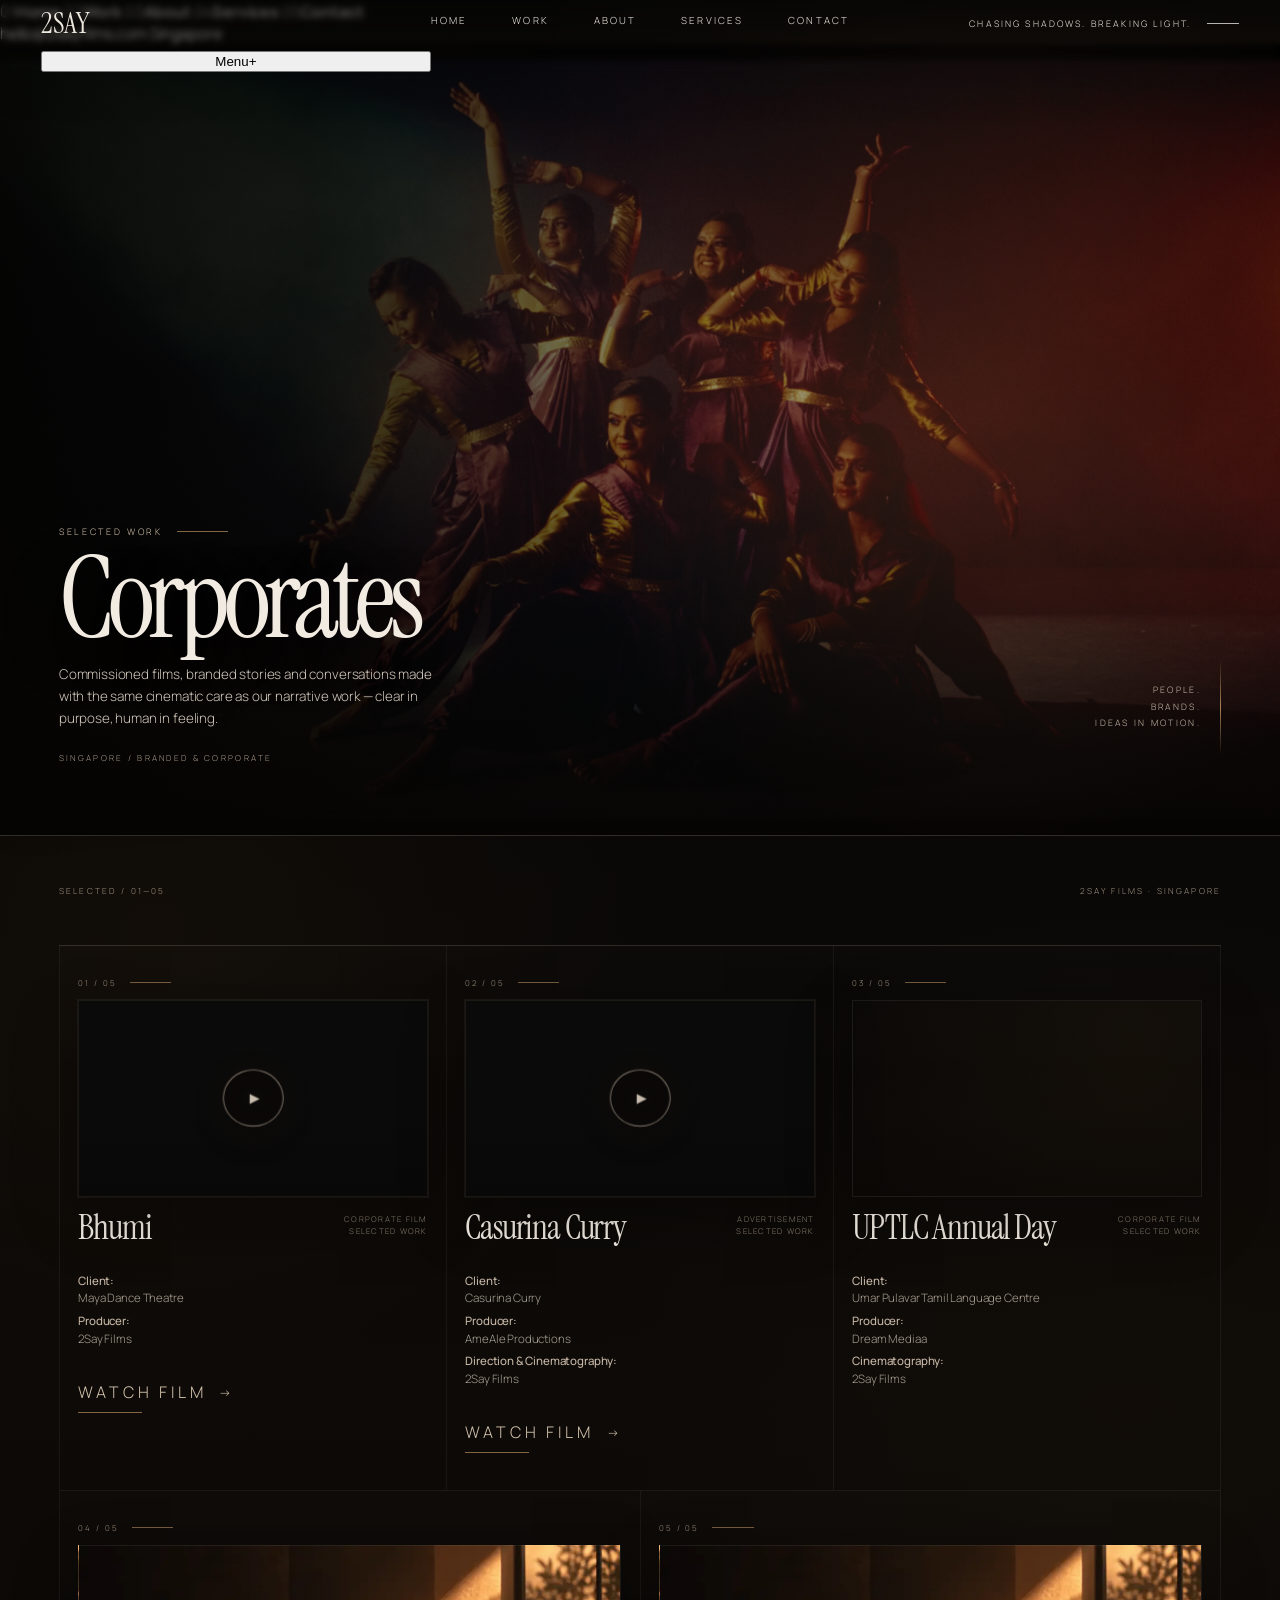
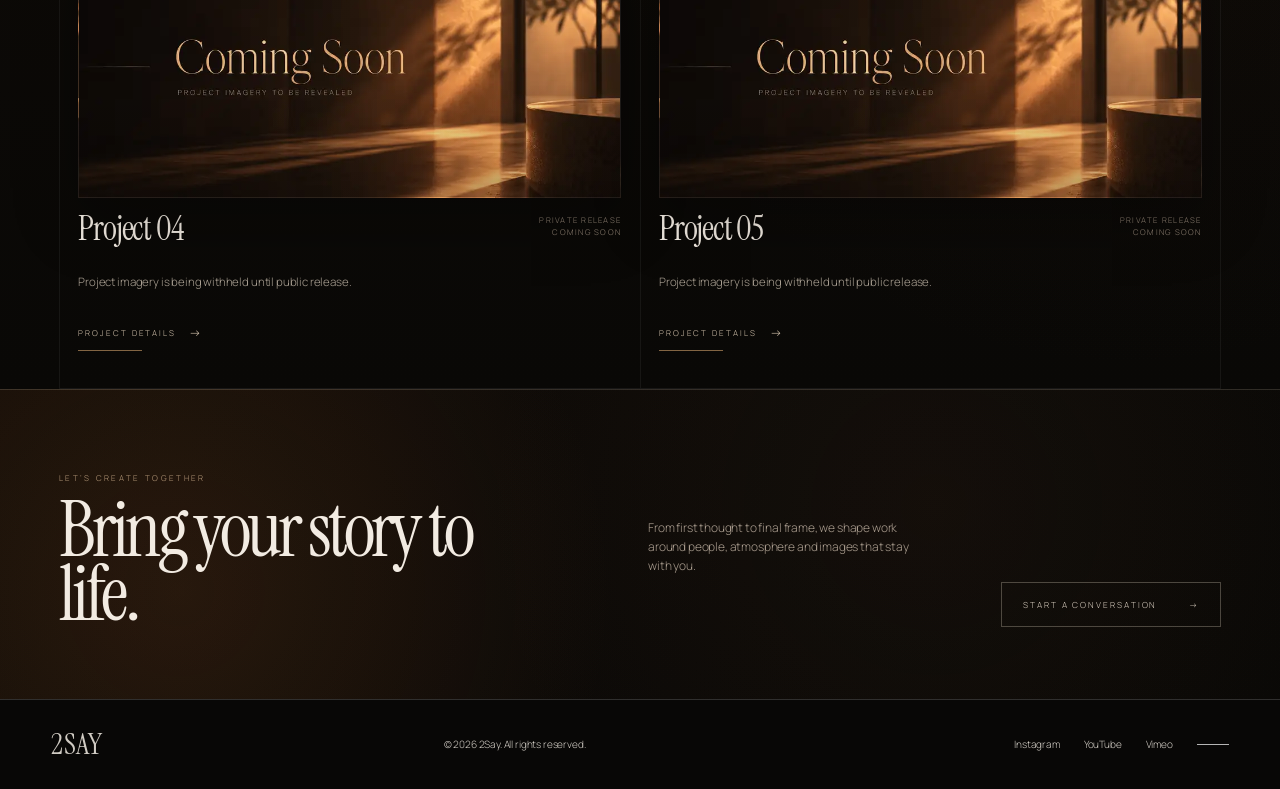
==== commit 849005f7: "Polish mobile navigation, contact and editorial system" ====
--- a/corporates.html
+++ b/corporates.html
@@ -7,10 +7,11 @@
   <meta name="description" content="Corporates by 2Say Films, Singapore." />
   <link rel="preconnect" href="https://fonts.googleapis.com">
   <link rel="preconnect" href="https://fonts.gstatic.com" crossorigin>
+  <link rel="preconnect" href="https://media.2sayfilms.com" crossorigin>
   <link href="https://fonts.googleapis.com/css2?family=Instrument+Serif:ital@0;1&family=Manrope:wght@300;400;500;600&display=swap" rel="stylesheet">
-  <link rel="stylesheet" href="styles.css?v=20261006-contact-no-tagline" />
-  <link rel="stylesheet" href="portfolio.css?v=20261005-1439" />
-  <link rel="stylesheet" href="work-pages.css?v=20261006-corp-coming-soon" />
+  <link rel="stylesheet" href="styles.css?v=20261006-polish-pass1" />
+  <link rel="stylesheet" href="portfolio.css?v=20261006-image-lean1" />
+  <link rel="stylesheet" href="work-pages.css?v=20261006-image-lean1" />
   <link rel="stylesheet" href="print.css?v=20261006-print1" media="print" />
 </head>
 <body class="portfolio-page work-detail-page corporate-page">
@@ -24,7 +25,21 @@
       <a href="index.html#contact" class="contact-modal-trigger">Contact</a>
     </nav>
     <div class="header-tagline">Chasing Shadows. Breaking Light. <span class="line"></span></div>
+      <button class="mobile-menu-toggle" type="button" aria-expanded="false" aria-controls="mobile-menu" aria-label="Open menu"><span class="mobile-menu-toggle-label">Menu</span><span class="mobile-menu-toggle-mark" aria-hidden="true">+</span></button>
   </header>
+  <div class="mobile-menu" id="mobile-menu" aria-hidden="true">
+    <nav class="mobile-menu-nav" aria-label="Mobile primary">
+      <a href="index.html#top"><span>01</span><strong>Home</strong></a>
+      <a href="index.html#work"><span>02</span><strong>Work</strong></a>
+      <a href="our-story.html"><span>03</span><strong>About</strong></a>
+      <a href="index.html#services"><span>04</span><strong>Services</strong></a>
+      <a href="index.html#contact" class="contact-modal-trigger"><span>05</span><strong>Contact</strong></a>
+    </nav>
+    <div class="mobile-menu-meta">
+      <a href="mailto:hello@2sayfilms.com">hello@2sayfilms.com</a>
+      <span>Singapore</span>
+    </div>
+  </div>
 
   <main class="portfolio-main">
     <section class="work-hero">
@@ -50,7 +65,7 @@
       <div class="collection-grid">
 
           <article class="work-card">
-            <div class="work-card-top">01</div>
+            <div class="work-card-top">01 / 05</div>
             <button
               class="work-card-image corporate-bhumi-thumbnail playable-thumbnail video-modal-trigger"
               type="button"
@@ -77,7 +92,7 @@
           </article>
 
           <article class="work-card">
-            <div class="work-card-top">02</div>
+            <div class="work-card-top">02 / 05</div>
             <button
               class="work-card-image corporate-casurina-thumbnail playable-thumbnail video-modal-trigger"
               type="button"
@@ -105,7 +120,7 @@
           </article>
 
           <article class="work-card">
-            <div class="work-card-top">03</div>
+            <div class="work-card-top">03 / 05</div>
             <div class="work-card-image corp-03-img" aria-hidden="true"></div>
             <div class="work-card-body">
               <h2>UPTLC Annual Day</h2>
@@ -119,7 +134,7 @@
           </article>
 
           <article class="work-card">
-            <div class="work-card-top">04</div>
+            <div class="work-card-top">04 / 05</div>
             <div class="work-card-image corp-04-img" aria-hidden="true"></div>
             <div class="work-card-body">
               <h2>Project 04</h2>
@@ -133,7 +148,7 @@
           </article>
 
           <article class="work-card">
-            <div class="work-card-top">05</div>
+            <div class="work-card-top">05 / 05</div>
             <div class="work-card-image corp-05-img" aria-hidden="true"></div>
             <div class="work-card-body">
               <h2>Project 05</h2>
@@ -175,12 +190,14 @@
       <button class="contact-modal-close" id="contact-modal-close" type="button" aria-label="Close contact form">×</button>
       <div class="contact-modal-aside">
         <span class="contact-modal-index">2SAY / CONTACT</span>
-        <p>Chasing Shadows.<br>Breaking Light.</p>
-      </div>
+</div>
       <div class="contact-modal-main">
         <p class="contact-modal-kicker">Start a conversation</p>
         <h2 id="contact-modal-title">Tell us what<br>you’re making.</h2>
-        <form class="contact-modal-form" id="contact-modal-form">
+        <form class="contact-modal-form" id="contact-modal-form" action="https://formsubmit.co/hello@2sayfilms.com" method="POST">
+          <input class="contact-honey" type="text" name="_honey" tabindex="-1" autocomplete="off" aria-hidden="true" />
+          <input type="hidden" name="_subject" value="New 2Say Films website enquiry" />
+          <input type="hidden" name="_template" value="table" />
           <label>
             <span>Name</span>
             <input type="text" name="name" autocomplete="name" required />
@@ -197,6 +214,7 @@
             <button class="contact-modal-submit" type="submit">Send enquiry <span>→</span></button>
             <a href="mailto:hello@2sayfilms.com">hello@2sayfilms.com</a>
           </div>
+          <p class="contact-form-status" id="contact-form-status" aria-live="polite"></p>
         </form>
       </div>
     </div>
@@ -208,11 +226,12 @@
     <div>© 2026 2Say. All rights reserved.</div>
     <div class="footer-links">
       <a href="https://www.instagram.com/2sayfilms/" target="_blank" rel="noopener noreferrer">Instagram</a>
+      <a href="https://www.youtube.com/@2sayfilms" target="_blank" rel="noopener noreferrer">YouTube</a>
       <a href="https://vimeo.com/2sayfilms" target="_blank" rel="noopener noreferrer">Vimeo</a>
       <span class="line"></span>
     </div>
   </footer>
 
-  <script src="script.js?v=20261006-contact-modal1"></script>
+  <script src="script.js?v=20261006-polish-pass1"></script>
 </body>
 </html>
--- a/styles.css
+++ b/styles.css
@@ -555,9 +555,7 @@
   flex-direction:column;
   justify-content:space-between;
   border-right:1px solid rgba(255,255,255,.12);
-  background:
-    linear-gradient(to top,rgba(0,0,0,.92),rgba(0,0,0,.12)),
-    url("https://media.2sayfilms.com/CONTACT.png") center / cover no-repeat;
+  background:url("https://media.2sayfilms.com/CONTACT.png") center / cover no-repeat;
   filter:grayscale(1);
 }
 
@@ -571,16 +569,6 @@
   letter-spacing:.24em;
   font-size:.56rem;
 }
-
-.contact-modal-aside p{
-  margin:0;
-  font-family:var(--serif);
-  font-size:clamp(2.3rem,4vw,4.5rem);
-  line-height:.88;
-  letter-spacing:-.035em;
-  color:#f2eee7;
-}
-
 .contact-modal-main{
   padding:4.7rem clamp(1.6rem,4vw,4.2rem) 3.4rem;
 }
@@ -698,13 +686,7 @@
     border-bottom:1px solid rgba(255,255,255,.12);
     background-position:center 38%;
   }
-
-  .contact-modal-aside p{
-    max-width:8ch;
-    font-size:2.7rem;
-  }
-
-  .contact-modal-main{
+.contact-modal-main{
     padding:2.4rem 1.25rem 1.8rem;
   }
 
--- a/portfolio.css
+++ b/portfolio.css
@@ -1174,3 +1174,73 @@
     height:100vw;
   }
 }
+
+
+/* Compact editorial work-intro composition */
+@media(min-width:721px){
+  .work-index{
+    padding-top:4rem;
+    padding-bottom:6rem;
+  }
+
+  .work-index .section-heading-row{
+    display:grid;
+    grid-template-columns:minmax(0,1.15fr) minmax(320px,.72fr);
+    column-gap:7vw;
+    align-items:end;
+    margin-bottom:1.35rem;
+    padding-bottom:1.45rem;
+  }
+
+  .work-index .section-heading-row > div{
+    align-self:end;
+  }
+
+  .work-index .section-heading-row h2{
+    max-width:none;
+    margin-bottom:0;
+    font-size:clamp(4rem,5.65vw,6.4rem);
+    line-height:.83;
+    letter-spacing:-.045em;
+  }
+
+  .work-index .section-heading-row .eyebrow{
+    margin-bottom:1rem;
+  }
+
+  .work-index-intro{
+    align-self:center;
+    justify-self:end;
+    max-width:430px;
+    margin:1.2rem 0 .45rem;
+    padding-left:1.3rem;
+    line-height:1.65;
+  }
+
+  .work-index-grid{
+    margin-top:0;
+  }
+}
+
+@media(max-width:720px){
+  .work-index{
+    padding-top:3.6rem;
+  }
+
+  .work-index .section-heading-row{
+    display:block;
+    margin-bottom:1.8rem;
+    padding-bottom:1.5rem;
+  }
+
+  .work-index .section-heading-row h2{
+    max-width:none;
+    font-size:clamp(3.2rem,15vw,4.8rem);
+    line-height:.86;
+  }
+
+  .work-index-intro{
+    margin-top:1.6rem;
+    max-width:34rem;
+  }
+}
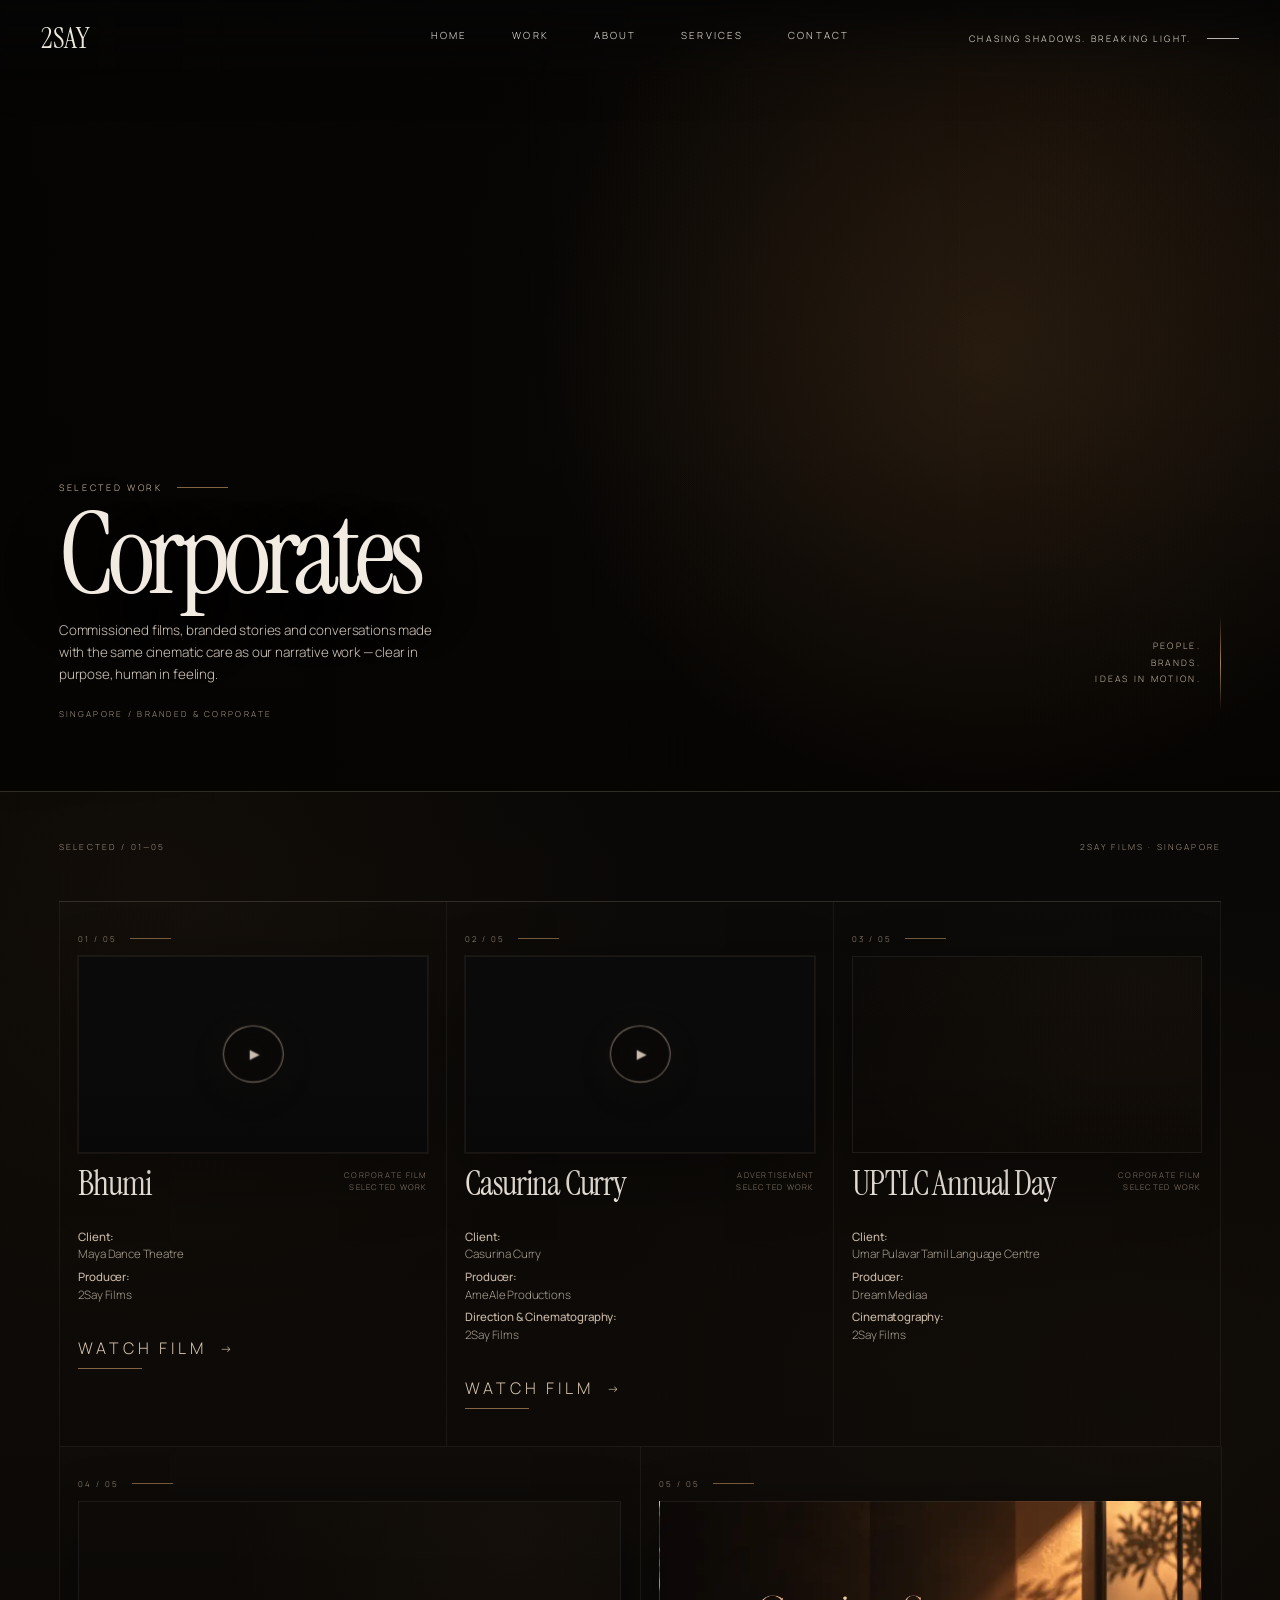
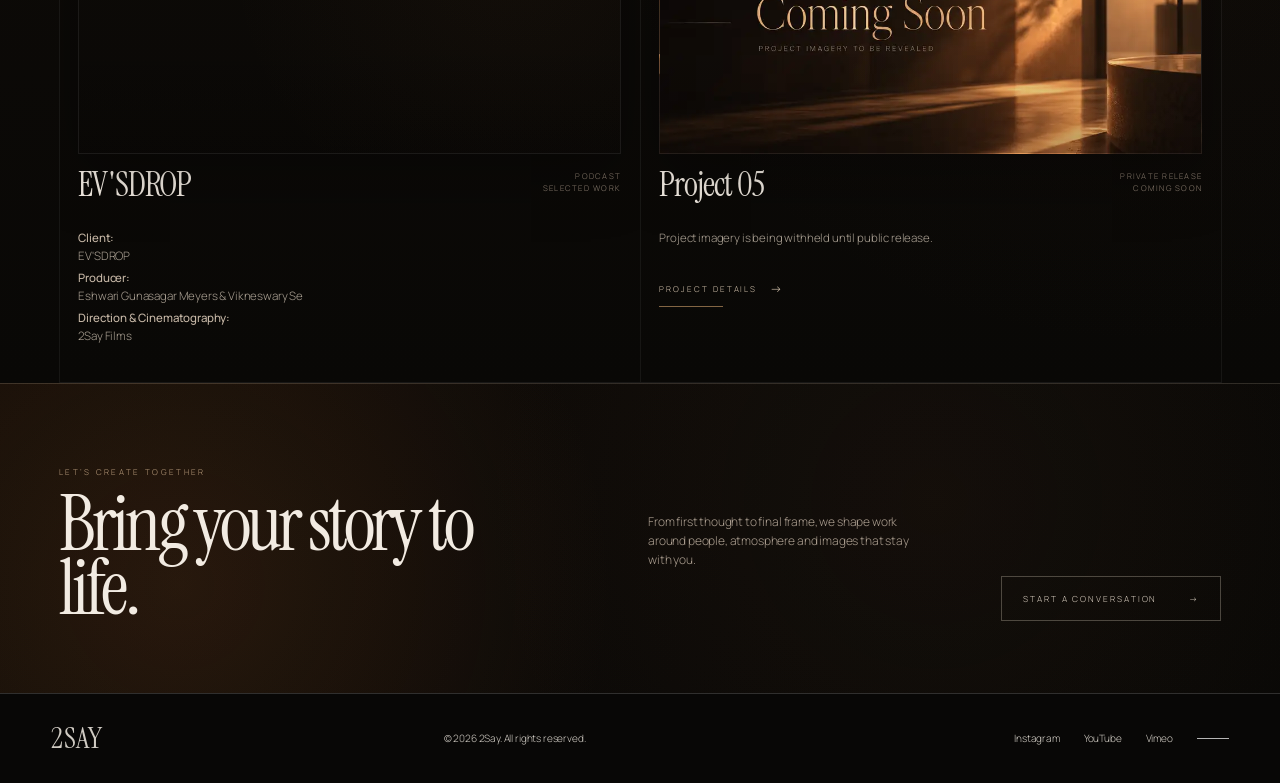
==== commit 7e951791: "Add EV'SDROP podcast project" ====
--- a/corporates.html
+++ b/corporates.html
@@ -11,7 +11,7 @@
   <link href="https://fonts.googleapis.com/css2?family=Instrument+Serif:ital@0;1&family=Manrope:wght@300;400;500;600&display=swap" rel="stylesheet">
   <link rel="stylesheet" href="styles.css?v=20261006-polish-pass1" />
   <link rel="stylesheet" href="portfolio.css?v=20261006-image-lean1" />
-  <link rel="stylesheet" href="work-pages.css?v=20261006-image-lean1" />
+  <link rel="stylesheet" href="work-pages.css?v=20261020-evsdrop1" />
   <link rel="stylesheet" href="print.css?v=20261006-print1" media="print" />
 </head>
 <body class="portfolio-page work-detail-page corporate-page">
@@ -135,15 +135,15 @@
 
           <article class="work-card">
             <div class="work-card-top">04 / 05</div>
-            <div class="work-card-image corp-04-img" aria-hidden="true"></div>
-            <div class="work-card-body">
-              <h2>Project 04</h2>
-              <div class="work-card-meta">Private Release<br>Coming Soon</div>
-              <p>Project imagery is being withheld until public release.</p>
-              <div>
-                <span class="work-card-link">Project details</span>
-                <span class="work-card-link-line"></span>
-              </div>
+            <div class="work-card-image corporate-evsdrop-thumbnail" aria-hidden="true"></div>
+            <div class="work-card-body">
+              <h2>EV'SDROP</h2>
+              <div class="work-card-meta">Podcast<br>Selected Work</div>
+              <p class="project-credits">
+                <span><strong>Client:</strong><br><span class="keep-together">EV'SDROP</span></span>
+                <span><strong>Producer:</strong><br><span class="keep-together">Eshwari Gunasagar Meyers &amp; Vikneswary Se</span></span>
+                <span><strong>Direction &amp; Cinematography:</strong><br><span class="keep-together">2Say Films</span></span>
+              </p>
             </div>
           </article>
 
--- a/styles.css
+++ b/styles.css
@@ -555,7 +555,7 @@
   flex-direction:column;
   justify-content:space-between;
   border-right:1px solid rgba(255,255,255,.12);
-  background:url("https://media.2sayfilms.com/CONTACT.png") center / cover no-repeat;
+  background:#0a0a0a;
   filter:grayscale(1);
 }
 
@@ -716,3 +716,154 @@
     display:none !important;
   }
 }
+
+
+/* Load the contact artwork only when the modal is opened. */
+.contact-modal.is-open .contact-modal-aside{
+  background-image:url("https://media.2sayfilms.com/CONTACT.png");
+  background-position:center;
+  background-size:cover;
+  background-repeat:no-repeat;
+}
+
+
+/* Contact form delivery states */
+.contact-honey{
+  position:absolute !important;
+  left:-10000px !important;
+  width:1px !important;
+  height:1px !important;
+  overflow:hidden !important;
+}
+
+.contact-form-status{
+  grid-column:1 / -1;
+  min-height:1.2em;
+  margin:.15rem 0 0;
+  color:#aaa49b;
+  font-size:.68rem;
+  line-height:1.5;
+  letter-spacing:.04em;
+}
+
+.contact-form-status.is-success{ color:#d9d4cb; }
+.contact-form-status.is-error{ color:#d6a49c; }
+
+.contact-modal-submit:disabled{
+  opacity:.48;
+  cursor:wait;
+}
+
+
+/* Editorial mobile menu */
+.mobile-menu-toggle,
+.mobile-menu{
+  display:none;
+}
+
+@media(max-width:720px){
+  .site-header{
+    grid-template-columns:1fr auto;
+  }
+
+  .mobile-menu-toggle{
+    justify-self:end;
+    display:inline-flex;
+    align-items:center;
+    gap:.85rem;
+    border:0;
+    padding:.6rem 0;
+    background:transparent;
+    color:var(--text);
+    font:500 .61rem/1 var(--sans);
+    letter-spacing:.22em;
+    text-transform:uppercase;
+    cursor:pointer;
+  }
+
+  .mobile-menu-toggle-mark{
+    display:grid;
+    place-items:center;
+    width:1.35rem;
+    height:1.35rem;
+    font-size:1.2rem;
+    font-weight:300;
+    transition:transform .3s ease;
+  }
+
+  body.mobile-menu-open .mobile-menu-toggle-mark{
+    transform:rotate(45deg);
+  }
+
+  .mobile-menu{
+    position:fixed;
+    inset:0;
+    z-index:19;
+    display:flex;
+    flex-direction:column;
+    justify-content:space-between;
+    padding:7.2rem 1.3rem 2rem;
+    background:#080808;
+    opacity:0;
+    visibility:hidden;
+    pointer-events:none;
+    transform:translateY(-1.5rem);
+    transition:opacity .28s ease,transform .32s cubic-bezier(.2,.7,.2,1),visibility .28s ease;
+  }
+
+  .mobile-menu.is-open{
+    opacity:1;
+    visibility:visible;
+    pointer-events:auto;
+    transform:translateY(0);
+  }
+
+  .mobile-menu-nav{
+    border-top:1px solid rgba(255,255,255,.16);
+  }
+
+  .mobile-menu-nav a{
+    display:grid;
+    grid-template-columns:2.3rem 1fr;
+    gap:1rem;
+    align-items:baseline;
+    padding:1rem 0 .9rem;
+    border-bottom:1px solid rgba(255,255,255,.16);
+  }
+
+  .mobile-menu-nav a span{
+    color:#77736d;
+    font-size:.55rem;
+    letter-spacing:.18em;
+  }
+
+  .mobile-menu-nav a strong{
+    font-family:var(--serif);
+    font-size:clamp(3rem,15vw,5rem);
+    font-weight:400;
+    line-height:.82;
+    letter-spacing:-.035em;
+  }
+
+  .mobile-menu-meta{
+    display:flex;
+    justify-content:space-between;
+    gap:1rem;
+    padding-top:2rem;
+    color:#aaa49b;
+    font-size:.61rem;
+    letter-spacing:.12em;
+    text-transform:uppercase;
+  }
+
+  body.mobile-menu-open{
+    overflow:hidden;
+  }
+}
+
+@media print{
+  .mobile-menu-toggle,
+  .mobile-menu{
+    display:none !important;
+  }
+}
--- a/portfolio.css
+++ b/portfolio.css
@@ -147,10 +147,10 @@
 .is-coming .category-meta{opacity:.62;}
 .is-coming{cursor:default;}
 
-.feature-media{background-image:url("https://media.2sayfilms.com/feature-coming.webp"),url('vlcsnap-2026-09-10-22h52m08s626.png');}
+.feature-media{background-image:url("https://media.2sayfilms.com/feature-coming.webp");background-color:#111;}
 .short-media{background-image:url("https://media.2sayfilms.com/NARRATIVE%20THUMBNAIL.png");background-color:#111;}
-.music-media{background-image:url("https://media.2sayfilms.com/MUSIC%20VIDEO%20THUMBNAIL.png"),url("https://media.2sayfilms.com/music-01.webp"),url('vlcsnap-2026-09-10-22h52m08s626.png');}
-.corp-media{background-image:url("https://media.2sayfilms.com/CORPORATE%20TITLE.png?v=20261005-1439"),url("https://media.2sayfilms.com/corp-03.webp"),url('vlcsnap-2026-09-10-22h52m08s626.png');}
+.music-media{background-image:url("https://media.2sayfilms.com/MUSIC%20VIDEO%20THUMBNAIL.png");background-color:#111;}
+.corp-media{background-image:url("https://media.2sayfilms.com/CORPORATE%20TITLE.png?v=20261005-1439");background-color:#111;}
 
 .visual-interlude{
   position:relative;
@@ -175,11 +175,7 @@
   top:50%;
   width:min(42vw,560px);
   height:100vw;
-  background-image:
-    url("https://media.2sayfilms.com/DANCE%20BTS.png"),
-    url("https://media.2sayfilms.com/DANCE%20BTS.jpg"),
-    url("https://media.2sayfilms.com/DANCE%20BTS.jpeg"),
-    url("https://media.2sayfilms.com/DANCE%20BTS.webp");
+  background-image:url("https://media.2sayfilms.com/DANCE%20BTS.png");
   background-position:center;
   background-size:cover;
   background-repeat:no-repeat;
@@ -231,9 +227,8 @@
 
 .contact-banner{
   background:
-    linear-gradient(90deg,rgba(7,12,17,.92),rgba(7,12,17,.5)),
-    url("https://media.2sayfilms.com/corp-03.webp") center / cover,
-    url('vlcsnap-2026-09-10-22h52m08s626.png') center / cover;
+    linear-gradient(90deg,rgba(24,10,5,.90) 0%,rgba(22,11,7,.58) 48%,rgba(6,8,9,.46) 100%),
+    url("https://media.2sayfilms.com/corp-03.webp") center 58% / cover no-repeat;
 }
 
 /* Portfolio pages */
@@ -309,8 +304,8 @@
   pointer-events:none;
 }
 
-.portfolio-lead.short{background-image:url("https://media.2sayfilms.com/short-01.webp"),url('vlcsnap-2026-09-10-22h52m08s626.png');}
-.portfolio-lead.music{background-image:url("https://media.2sayfilms.com/music-01.webp"),url('vlcsnap-2026-09-10-22h52m08s626.png');}
+.portfolio-lead.short{background-image:url("https://media.2sayfilms.com/short-01.webp");}
+.portfolio-lead.music{background-image:url("https://media.2sayfilms.com/music-01.webp");}
 .portfolio-lead.corporate{background-image:url("assets/coming-soon-corporates.webp");}
 
 .portfolio-rule{
@@ -374,24 +369,24 @@
   text-transform:uppercase;
 }
 
-.short-01{background-image:url("https://media.2sayfilms.com/short-01.webp"),url('vlcsnap-2026-09-10-22h52m08s626.png');}
-.short-02{background-image:url("https://media.2sayfilms.com/short-02.webp"),url('vlcsnap-2026-09-10-22h52m08s626.png');}
-.short-03{background-image:url("https://media.2sayfilms.com/short-03.webp"),url('vlcsnap-2026-09-10-22h52m08s626.png');}
-.short-04{background-image:url("https://media.2sayfilms.com/short-04.webp"),url('vlcsnap-2026-09-10-22h52m08s626.png');}
-.short-05{background-image:url("https://media.2sayfilms.com/short-05.webp"),url('vlcsnap-2026-09-10-22h52m08s626.png');}
-.short-06{background-image:url("https://media.2sayfilms.com/short-06.webp"),url('vlcsnap-2026-09-10-22h52m08s626.png');}
-
-.music-01{background-image:url("https://media.2sayfilms.com/music-01.webp"),url('vlcsnap-2026-09-10-22h52m08s626.png');}
-.music-02{background-image:url("https://media.2sayfilms.com/music-02.webp"),url('vlcsnap-2026-09-10-22h52m08s626.png');}
-.music-03{background-image:url("https://media.2sayfilms.com/music-03.webp"),url('vlcsnap-2026-09-10-22h52m08s626.png');}
-.music-04{background-image:url("https://media.2sayfilms.com/music-04.webp"),url('vlcsnap-2026-09-10-22h52m08s626.png');}
-.music-05{background-image:url("https://media.2sayfilms.com/music-05.webp"),url('vlcsnap-2026-09-10-22h52m08s626.png');}
-
-.corp-01{background-image:url("https://media.2sayfilms.com/corp-03.webp"),url('vlcsnap-2026-09-10-22h52m08s626.png');}
-.corp-02{background-image:url("https://media.2sayfilms.com/corp-02.webp"),url('vlcsnap-2026-09-10-22h52m08s626.png');}
-.corp-03{background-image:url("https://media.2sayfilms.com/corp-03.webp"),url('vlcsnap-2026-09-10-22h52m08s626.png');}
-.corp-04{background-image:url("https://media.2sayfilms.com/corp-04.webp"),url('vlcsnap-2026-09-10-22h52m08s626.png');}
-.corp-05{background-image:url("https://media.2sayfilms.com/corp-05.webp"),url('vlcsnap-2026-09-10-22h52m08s626.png');}
+.short-01{background-image:url("https://media.2sayfilms.com/short-01.webp");}
+.short-02{background-image:url("https://media.2sayfilms.com/short-02.webp");}
+.short-03{background-image:url("https://media.2sayfilms.com/short-03.webp");}
+.short-04{background-image:url("https://media.2sayfilms.com/short-04.webp");}
+.short-05{background-image:url("https://media.2sayfilms.com/short-05.webp");}
+.short-06{background-image:url("https://media.2sayfilms.com/short-06.webp");}
+
+.music-01{background-image:url("https://media.2sayfilms.com/music-01.webp");}
+.music-02{background-image:url("https://media.2sayfilms.com/music-02.webp");}
+.music-03{background-image:url("https://media.2sayfilms.com/music-03.webp");}
+.music-04{background-image:url("https://media.2sayfilms.com/music-04.webp");}
+.music-05{background-image:url("https://media.2sayfilms.com/music-05.webp");}
+
+.corp-01{background-image:url("https://media.2sayfilms.com/corp-03.webp");}
+.corp-02{background-image:url("https://media.2sayfilms.com/corp-02.webp");}
+.corp-03{background-image:url("https://media.2sayfilms.com/corp-03.webp");}
+.corp-04{background-image:url("https://media.2sayfilms.com/corp-04.webp");}
+.corp-05{background-image:url("https://media.2sayfilms.com/corp-05.webp");}
 
 .portfolio-break{
   margin:0 4vw 9rem;
@@ -1244,3 +1239,14 @@
     max-width:34rem;
   }
 }
+
+
+/* Lightweight rendering for below-fold sections */
+.work-index,
+.visual-interlude,
+.about-split,
+.services-section,
+.contact-banner{
+  content-visibility:auto;
+  contain-intrinsic-size:auto 720px;
+}
--- a/work-pages.css
+++ b/work-pages.css
@@ -52,18 +52,12 @@
 }
 
 .music-page .work-hero::before{
-  background-image:
-    url("https://media.2sayfilms.com/MUSIC%20VIDEO%20THUMBNAIL.png"),
-    url("https://media.2sayfilms.com/music-01.webp"),
-    url("vlcsnap-2026-09-10-22h52m08s626.png");
+  background-image:url("https://media.2sayfilms.com/MUSIC%20VIDEO%20THUMBNAIL.png");
   background-position:center;
 }
 
 .corporate-page .work-hero::before{
-  background-image:
-    url("https://media.2sayfilms.com/CORPORATE%20TITLE.png?v=20261005-1439"),
-    url("https://media.2sayfilms.com/corp-03.webp"),
-    url("vlcsnap-2026-09-10-22h52m08s626.png");
+  background-image:url("https://media.2sayfilms.com/CORPORATE%20TITLE.png?v=20261005-1439");
   background-position:center;
 }
 
@@ -543,14 +537,9 @@
   position:relative;
   isolation:isolate;
   overflow:hidden;
-  background-image:
-    url("https://media.2sayfilms.com/Nee%20Vendume.png"),
-    url("https://media.2sayfilms.com/Nee%20Vendume.jpg"),
-    url("https://media.2sayfilms.com/Nee%20Vendume.jpeg"),
-    url("https://media.2sayfilms.com/Nee%20Vendume.webp"),
-    url("https://img.youtube.com/vi/nWTO-C2QkF0/maxresdefault.jpg");
+  background-image:url("https://media.2sayfilms.com/Nee%20Vendume.png");
   background-position:center;
-  background-size:132% auto,132% auto,132% auto,132% auto,cover;
+  background-size:132% auto;
   background-repeat:no-repeat;
   cursor:pointer;
   box-shadow:
@@ -770,12 +759,7 @@
 
 .work-detail-page .music-kaviye-thumbnail{
   display:block;
-  background-image:
-    url("https://media.2sayfilms.com/Kaviye%20Thumbnail.png"),
-    url("https://media.2sayfilms.com/Kaviye%20Thumbnail.jpg"),
-    url("https://media.2sayfilms.com/Kaviye%20Thumbnail.jpeg"),
-    url("https://media.2sayfilms.com/Kaviye%20Thumbnail.webp"),
-    url("https://media.2sayfilms.com/music-03.webp");
+  background-image:url("https://media.2sayfilms.com/Kaviye%20Thumbnail.png");
   background-position:center;
   background-size:cover;
   background-repeat:no-repeat;
@@ -804,9 +788,7 @@
 
 .work-detail-page .music-nittham-thumbnail{
   display:block;
-  background-image:
-    url("https://media.2sayfilms.com/short-06.webp"),
-    url("https://media.2sayfilms.com/music-04.webp");
+  background-image:url("https://media.2sayfilms.com/short-06.webp");
   background-position:center;
   background-size:cover;
   background-repeat:no-repeat;
@@ -815,23 +797,16 @@
 
 .work-detail-page .music-boogieverse-thumbnail{
   display:block;
-  background-image:
-    url("https://media.2sayfilms.com/BOOGIEVERSE%20THUMBNAIL.png"),
-    url("https://media.2sayfilms.com/music-05.webp");
+  background-image:url("https://media.2sayfilms.com/BOOGIEVERSE%20THUMBNAIL.png");
   background-position:center;
-  background-size:104% auto,cover;
+  background-size:104% auto;
   background-repeat:no-repeat;
 }
 
 
 .work-detail-page .narrative-alter-thumbnail{
   display:block;
-  background-image:
-    url("https://media.2sayfilms.com/ALTER%20ASSET.png"),
-    url("https://media.2sayfilms.com/ALTER%20ASSET.jpg"),
-    url("https://media.2sayfilms.com/ALTER%20ASSET.jpeg"),
-    url("https://media.2sayfilms.com/ALTER%20ASSET.webp"),
-    url("https://media.2sayfilms.com/short-01.webp");
+  background-image:url("https://media.2sayfilms.com/ALTER%20ASSET.png");
   background-position:center;
   background-size:cover;
   background-repeat:no-repeat;
@@ -896,3 +871,10 @@
   background-repeat:no-repeat;
   background-color:#0a0a0a;
 }
+
+
+/* Defer rendering of off-screen project cards */
+.work-card{
+  content-visibility:auto;
+  contain-intrinsic-size:auto 640px;
+}
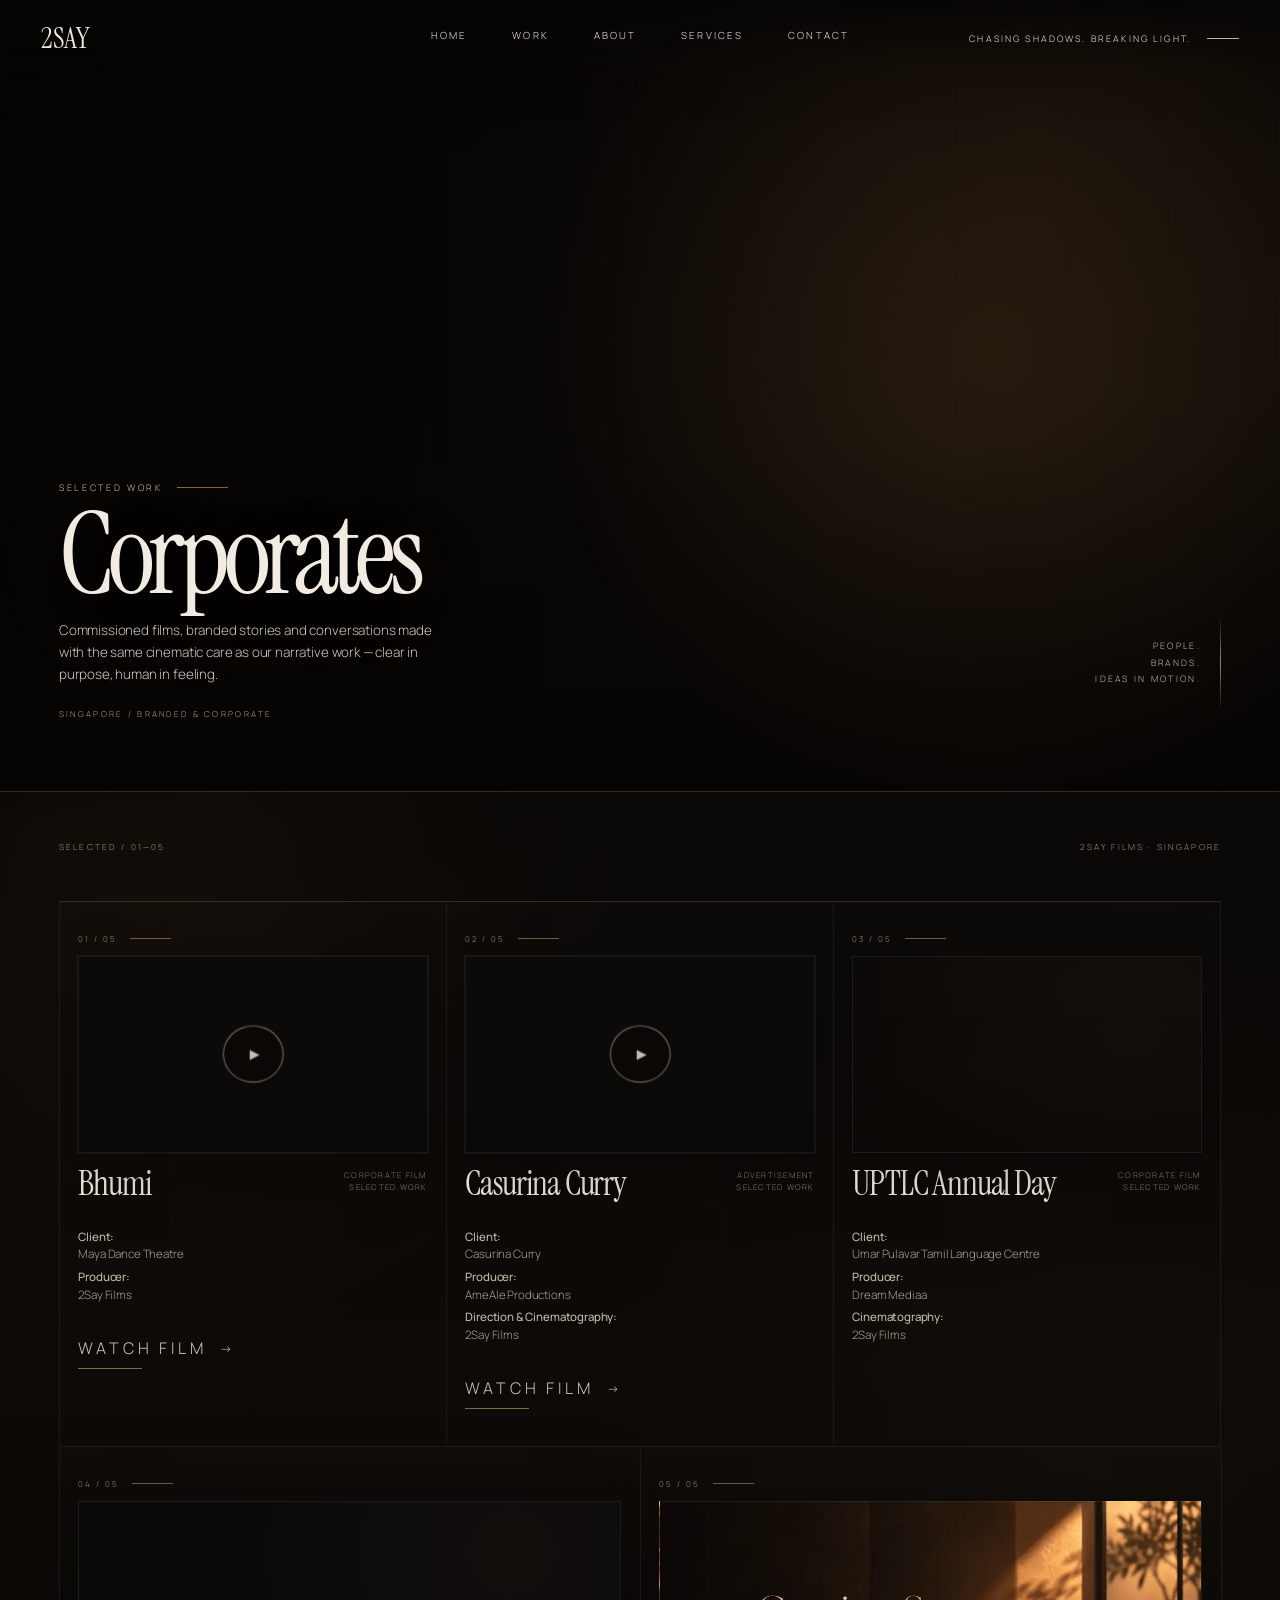
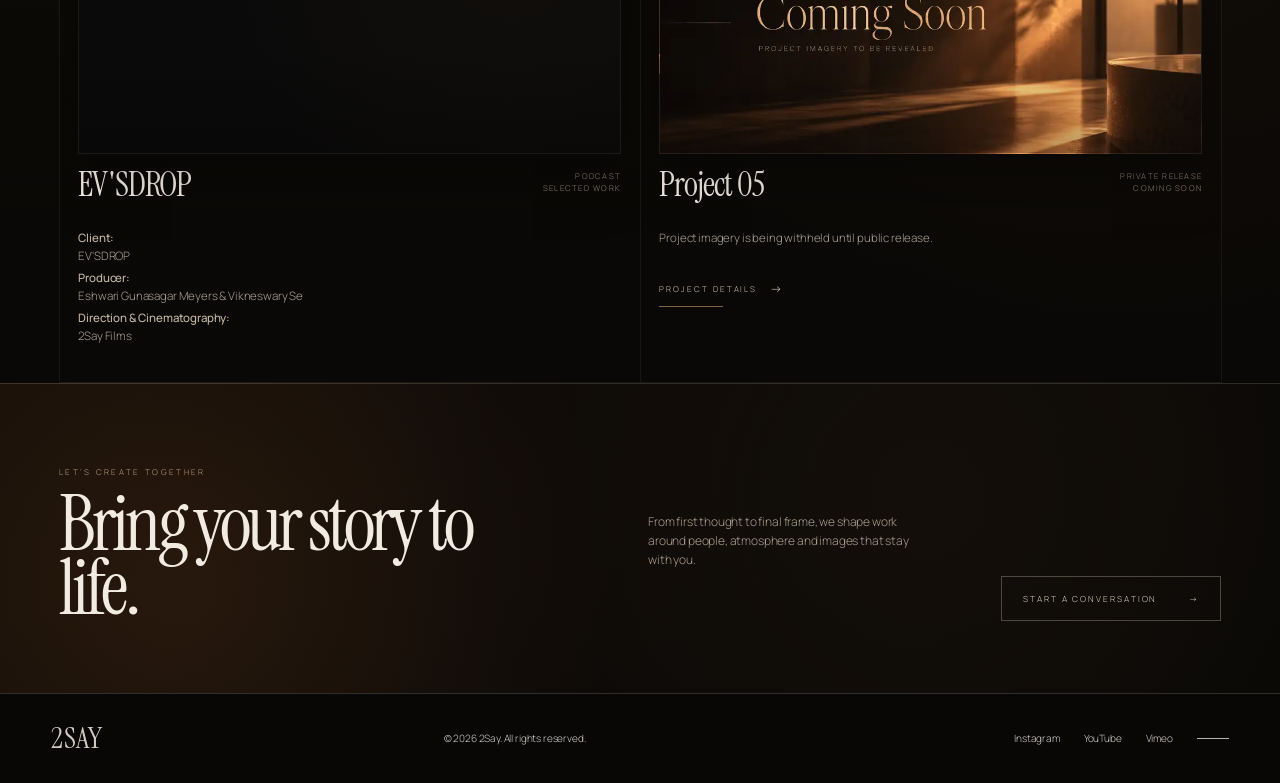
==== commit 28b015fe: "Refresh EV'SDROP podcast image" ====
--- a/corporates.html
+++ b/corporates.html
@@ -11,7 +11,7 @@
   <link href="https://fonts.googleapis.com/css2?family=Instrument+Serif:ital@0;1&family=Manrope:wght@300;400;500;600&display=swap" rel="stylesheet">
   <link rel="stylesheet" href="styles.css?v=20261006-polish-pass1" />
   <link rel="stylesheet" href="portfolio.css?v=20261006-image-lean1" />
-  <link rel="stylesheet" href="work-pages.css?v=20261020-evsdrop1" />
+  <link rel="stylesheet" href="work-pages.css?v=20261020-evsdrop-photo-fix" />
   <link rel="stylesheet" href="print.css?v=20261006-print1" media="print" />
 </head>
 <body class="portfolio-page work-detail-page corporate-page">
--- a/work-pages.css
+++ b/work-pages.css
@@ -417,7 +417,14 @@
 .work-detail-page .corp-01-img,
 .work-detail-page .corp-02-img{background-image:url("assets/coming-soon-corporates.webp");}
 .work-detail-page .corp-03-img{background-image:url("https://media.2sayfilms.com/corp-03.webp");}
-.work-detail-page .corp-04-img{background-image:url("assets/coming-soon-corporates.webp");}
+.work-detail-page .corporate-evsdrop-thumbnail{
+  display:block;
+  background-image:url("https://media.2sayfilms.com/corp-04.webp");
+  background-position:center center;
+  background-size:cover;
+  background-repeat:no-repeat;
+  background-color:#0a0a0a;
+}
 .work-detail-page .corp-05-img{background-image:url("assets/coming-soon-corporates.webp");}
 
 @media(max-width:980px){
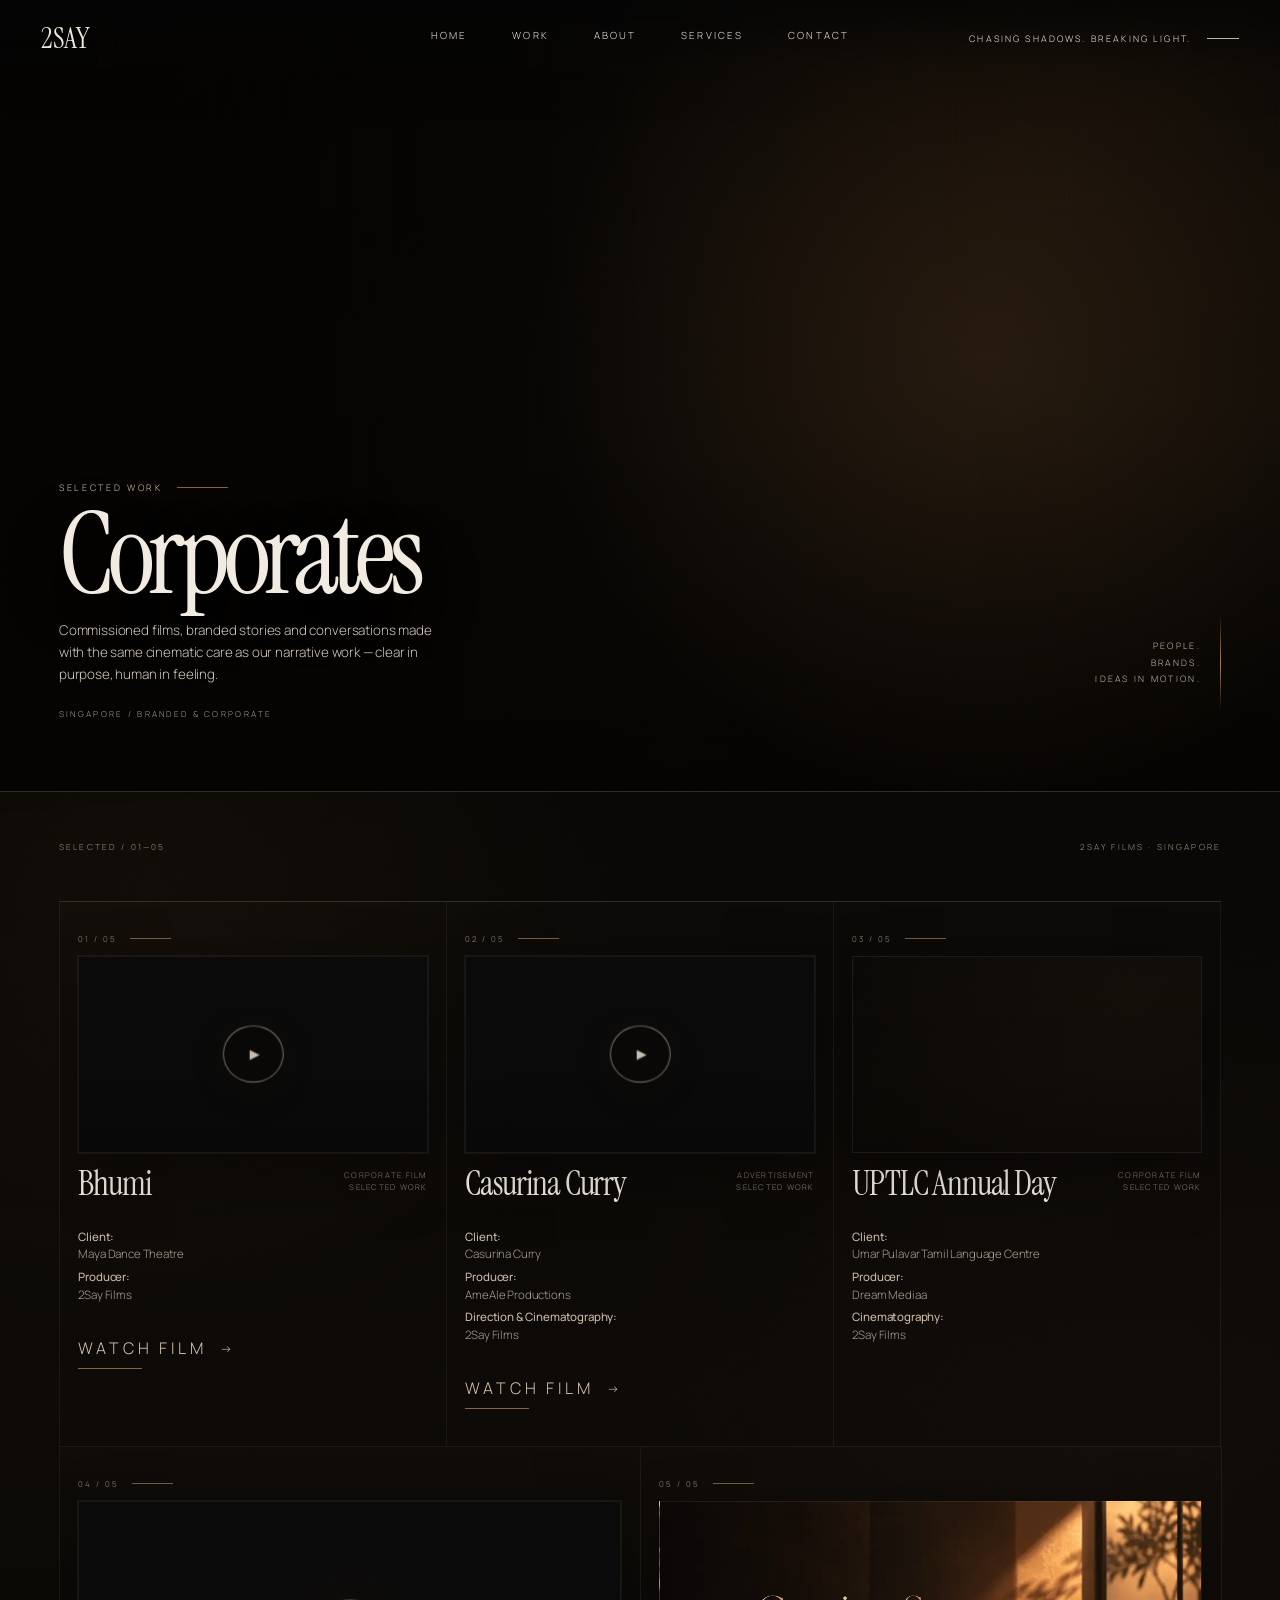
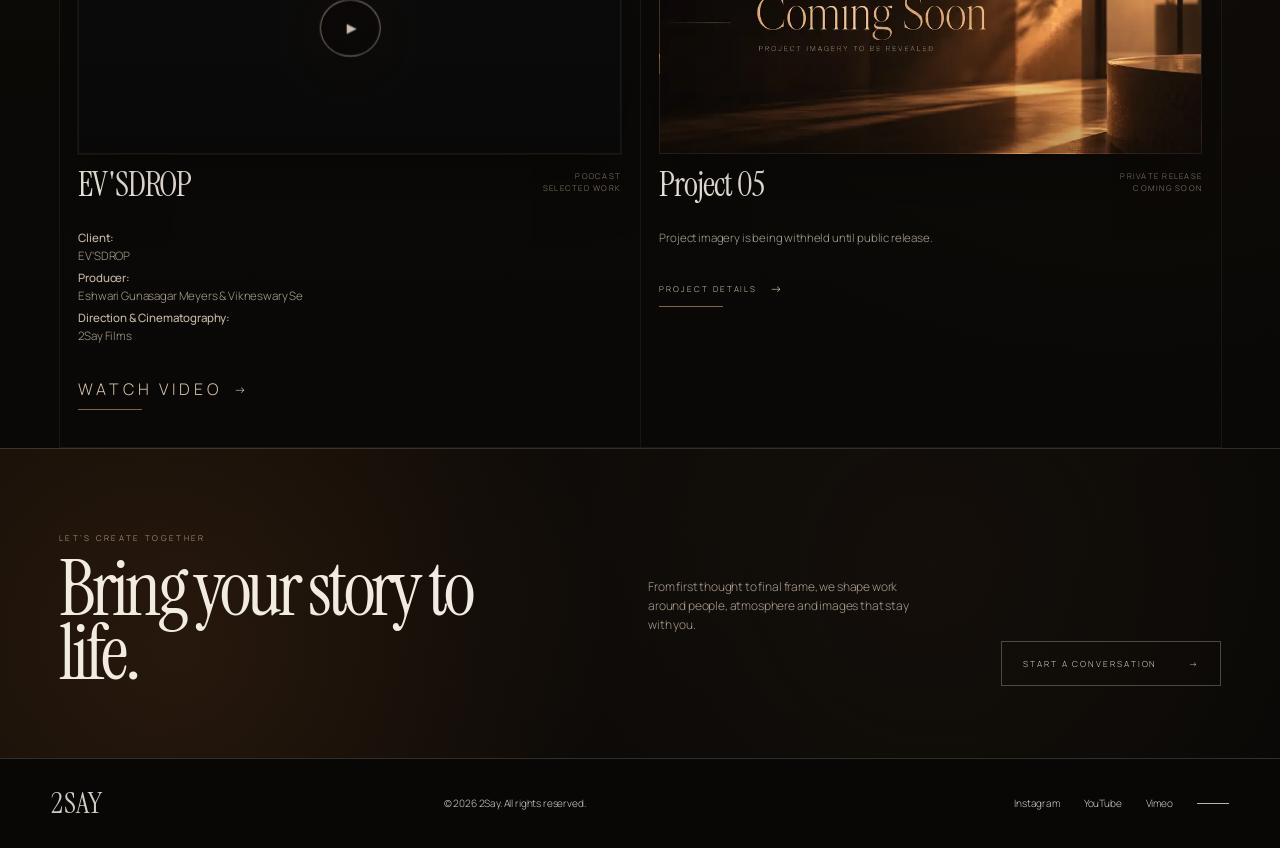
==== commit 5be82255: "Link EV'SDROP podcast video" ====
--- a/corporates.html
+++ b/corporates.html
@@ -11,7 +11,7 @@
   <link href="https://fonts.googleapis.com/css2?family=Instrument+Serif:ital@0;1&family=Manrope:wght@300;400;500;600&display=swap" rel="stylesheet">
   <link rel="stylesheet" href="styles.css?v=20261006-polish-pass1" />
   <link rel="stylesheet" href="portfolio.css?v=20261006-image-lean1" />
-  <link rel="stylesheet" href="work-pages.css?v=20261020-evsdrop-photo-fix" />
+  <link rel="stylesheet" href="work-pages.css?v=20261020-evsdrop-podcast-png" />
   <link rel="stylesheet" href="print.css?v=20261006-print1" media="print" />
 </head>
 <body class="portfolio-page work-detail-page corporate-page">
@@ -135,7 +135,12 @@
 
           <article class="work-card">
             <div class="work-card-top">04 / 05</div>
-            <div class="work-card-image corporate-evsdrop-thumbnail" aria-hidden="true"></div>
+            <button
+              class="work-card-image corporate-evsdrop-thumbnail playable-thumbnail video-modal-trigger"
+              type="button"
+              data-video-src="https://www.youtube.com/embed/eMZY4twXfEg?autoplay=1&rel=0&playsinline=1"
+              aria-label="Play EV'SDROP">
+            </button>
             <div class="work-card-body">
               <h2>EV'SDROP</h2>
               <div class="work-card-meta">Podcast<br>Selected Work</div>
@@ -144,6 +149,15 @@
                 <span><strong>Producer:</strong><br><span class="keep-together">Eshwari Gunasagar Meyers &amp; Vikneswary Se</span></span>
                 <span><strong>Direction &amp; Cinematography:</strong><br><span class="keep-together">2Say Films</span></span>
               </p>
+              <div>
+                <button
+                  class="work-card-link work-card-link-button video-modal-trigger"
+                  type="button"
+                  data-video-src="https://www.youtube.com/embed/eMZY4twXfEg?autoplay=1&rel=0&playsinline=1">
+                  Watch Video
+                </button>
+                <span class="work-card-link-line"></span>
+              </div>
             </div>
           </article>
 
--- a/work-pages.css
+++ b/work-pages.css
@@ -419,7 +419,7 @@
 .work-detail-page .corp-03-img{background-image:url("https://media.2sayfilms.com/corp-03.webp");}
 .work-detail-page .corporate-evsdrop-thumbnail{
   display:block;
-  background-image:url("https://media.2sayfilms.com/corp-04.webp");
+  background-image:url("https://media.2sayfilms.com/PODCAST.png");
   background-position:center center;
   background-size:cover;
   background-repeat:no-repeat;
